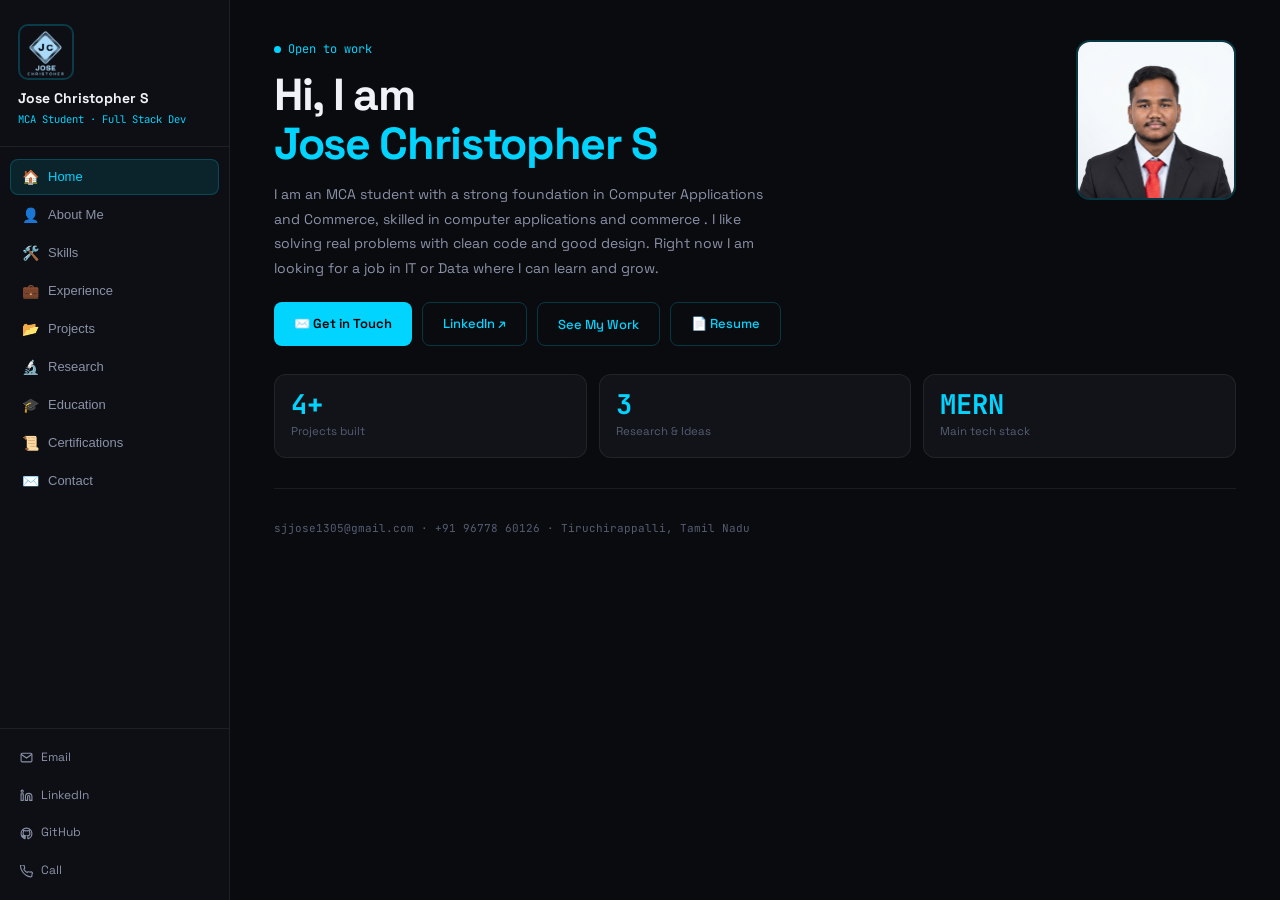
==== index.html @ ae5604ff "Add files via upload" ====
<!DOCTYPE html>
<html lang="en">
<head>
<meta charset="UTF-8">
<meta name="viewport" content="width=device-width, initial-scale=1.0">
<title>Jose Christopher S — Portfolio</title>
<link href="https://fonts.googleapis.com/css2?family=Space+Grotesk:wght@300;400;500;600;700&family=JetBrains+Mono:wght@400;500&display=swap" rel="stylesheet">
<style>
:root {
  --bg: #0a0b0f;
  --sidebar-bg: #0d0f14;
  --card-bg: #111318;
  --card-bg2: #16191f;
  --accent: #00d4ff;
  --accent2: #7c5cfc;
  --text: #f0f2f8;
  --text2: #8b92a8;
  --text3: #555d73;
  --border: rgba(255,255,255,0.07);
  --border-a: rgba(0,212,255,0.22);
  --sidebar-w: 230px;
  --topbar-h: 56px;
}

*, *::before, *::after { box-sizing: border-box; margin: 0; padding: 0; }
html { height: 100%; }

body {
  background: var(--bg);
  color: var(--text);
  font-family: 'Space Grotesk', sans-serif;
  font-size: 15px;
  line-height: 1.65;
  min-height: 100%;
}

/* ══════════════════════════════
   DESKTOP LAYOUT
══════════════════════════════ */
#sidebar {
  position: fixed;
  left: 0; top: 0; bottom: 0;
  width: var(--sidebar-w);
  background: var(--sidebar-bg);
  border-right: 1px solid var(--border);
  display: flex;
  flex-direction: column;
  z-index: 100;
  overflow-y: auto;
}

.sidebar-top {
  padding: 24px 18px 18px;
  border-bottom: 1px solid var(--border);
}

.sidebar-photo {
  width: 56px; height: 56px;
  border-radius: 10px;
  object-fit: cover;
  object-position: center top;
  border: 2px solid var(--border-a);
  display: block;
  margin-bottom: 10px;
}

.sidebar-name {
  font-size: 14px;
  font-weight: 700;
  color: var(--text);
  line-height: 1.25;
}

.sidebar-role {
  font-size: 10.5px;
  color: var(--accent);
  font-family: 'JetBrains Mono', monospace;
  margin-top: 3px;
}

.sidebar-nav {
  flex: 1;
  padding: 12px 10px;
  display: flex;
  flex-direction: column;
  gap: 2px;
}

.nav-item {
  display: flex;
  align-items: center;
  gap: 9px;
  padding: 9px 10px;
  border-radius: 8px;
  cursor: pointer;
  color: var(--text2);
  font-size: 13px;
  font-weight: 500;
  transition: background 0.15s, color 0.15s;
  border: 1px solid transparent;
  background: none;
  width: 100%;
  text-align: left;
}

.nav-item:hover { background: rgba(0,212,255,0.06); color: var(--text); }
.nav-item.active { background: rgba(0,212,255,0.1); border-color: var(--border-a); color: var(--accent); }
.nav-icon { font-size: 14px; width: 18px; text-align: center; }

.sidebar-bottom {
  padding: 12px 10px;
  border-top: 1px solid var(--border);
  display: flex;
  flex-direction: column;
  gap: 4px;
}

.sb-link {
  display: flex;
  align-items: center;
  gap: 8px;
  padding: 7px 10px;
  border-radius: 8px;
  font-size: 12px;
  color: var(--text2);
  text-decoration: none;
  transition: color 0.15s, background 0.15s;
}
.sb-link:hover { color: var(--accent); background: rgba(0,212,255,0.06); }
.sb-link svg { width: 13px; height: 13px; flex-shrink: 0; stroke: currentColor; fill: none; stroke-width: 2; }

/* Main content area — desktop */
#main {
  margin-left: var(--sidebar-w);
  min-height: 100vh;
  position: relative;
}

/* ══════════════════════════════
   MOBILE TOP BAR (hidden on desktop)
══════════════════════════════ */
#topbar {
  display: none;
}

/* ══════════════════════════════
   MOBILE BOTTOM NAV (hidden on desktop)
══════════════════════════════ */
#bottomnav {
  display: none;
}

/* ══════════════════════════════
   PAGES
══════════════════════════════ */
.page {
  display: none;
  padding: 40px 44px;
  animation: fadein 0.22s ease;
}
.page.active { display: block; }

@keyframes fadein {
  from { opacity: 0; transform: translateY(6px); }
  to   { opacity: 1; transform: translateY(0); }
}

/* ══════════════════════════════
   SHARED COMPONENTS
══════════════════════════════ */
.page-tag {
  font-family: 'JetBrains Mono', monospace;
  font-size: 11px;
  color: var(--accent);
  letter-spacing: 0.13em;
  text-transform: uppercase;
  margin-bottom: 5px;
}

.page-title {
  font-size: 1.9rem;
  font-weight: 700;
  letter-spacing: -0.02em;
  line-height: 1.15;
  margin-bottom: 26px;
}
.page-title span { color: var(--accent); }

.divider { height: 1px; background: var(--border); margin: 30px 0; }

.page-footer {
  font-family: 'JetBrains Mono', monospace;
  font-size: 11px;
  color: var(--text3);
}

/* ── HOME ── */
.home-hero {
  display: grid;
  grid-template-columns: 1fr auto;
  gap: 2.5rem;
  align-items: start;
  margin-bottom: 28px;
}

.home-greeting {
  font-family: 'JetBrains Mono', monospace;
  font-size: 12px;
  color: var(--accent);
  margin-bottom: 10px;
  display: flex;
  align-items: center;
  gap: 7px;
}

.dot {
  width: 7px; height: 7px;
  border-radius: 50%;
  background: var(--accent);
  display: inline-block;
  animation: blink 1.5s ease infinite;
}
@keyframes blink { 0%,100%{opacity:1} 50%{opacity:0.2} }

.home-name {
  font-size: clamp(1.8rem, 3.5vw, 3rem);
  font-weight: 700;
  letter-spacing: -0.03em;
  line-height: 1.1;
  margin-bottom: 14px;
}
.home-name span { color: var(--accent); }

.home-desc {
  color: var(--text2);
  font-size: 14px;
  line-height: 1.75;
  max-width: 500px;
  margin-bottom: 22px;
}

.home-pic {
  width: 160px; height: 160px;
  max-width: 160px; max-height: 160px;
  border-radius: 14px;
  object-fit: cover;
  object-position: center top;
  border: 2px solid var(--border-a);
  flex-shrink: 0;
  display: block;
}

.home-cta { display: flex; gap: 10px; flex-wrap: wrap; }

.btn-p {
  display: inline-flex; align-items: center; gap: 7px;
  background: var(--accent); color: #000;
  padding: 10px 20px; border-radius: 8px;
  font-weight: 600; font-size: 13px;
  text-decoration: none; border: none; cursor: pointer;
  transition: opacity 0.2s, transform 0.15s;
  font-family: 'Space Grotesk', sans-serif;
}
.btn-p:hover { opacity: 0.85; transform: translateY(-1px); }

.btn-o {
  display: inline-flex; align-items: center; gap: 7px;
  border: 1px solid var(--border-a); color: var(--accent);
  padding: 10px 20px; border-radius: 8px;
  font-weight: 500; font-size: 13px;
  text-decoration: none; background: none; cursor: pointer;
  transition: background 0.2s;
  font-family: 'Space Grotesk', sans-serif;
}
.btn-o:hover { background: rgba(0,212,255,0.08); }

.quick-stats {
  display: grid;
  grid-template-columns: repeat(3, 1fr);
  gap: 12px;
  margin-bottom: 28px;
}
.stat-box {
  background: var(--card-bg);
  border: 1px solid var(--border);
  border-radius: 12px;
  padding: 16px;
}
.stat-num { font-size: 1.7rem; font-weight: 700; color: var(--accent); font-family: 'JetBrains Mono', monospace; line-height: 1; }
.stat-lbl { font-size: 11.5px; color: var(--text3); margin-top: 4px; }

/* ── ABOUT ── */
.about-body { color: var(--text2); line-height: 1.8; font-size: 14px; }
.about-body p { margin-bottom: 14px; }
.tag {
  display: inline-block;
  background: rgba(0,212,255,0.08);
  border: 1px solid var(--border-a);
  color: var(--accent);
  border-radius: 6px;
  padding: 3px 11px;
  font-size: 12px;
  margin: 3px;
}

/* ── SKILLS ── */
.skills-grid {
  display: grid;
  grid-template-columns: repeat(auto-fit, minmax(200px, 1fr));
  gap: 13px;
}
.skill-card {
  background: var(--card-bg);
  border: 1px solid var(--border);
  border-radius: 12px;
  padding: 16px;
}
.skill-label {
  font-size: 10.5px;
  font-family: 'JetBrains Mono', monospace;
  color: var(--accent);
  letter-spacing: 0.1em;
  text-transform: uppercase;
  margin-bottom: 10px;
}
.pill {
  display: inline-block;
  background: var(--card-bg2);
  border: 1px solid var(--border);
  color: var(--text2);
  border-radius: 6px;
  padding: 3px 10px;
  font-size: 12px;
  margin: 3px 3px 0 0;
}

/* ── EXPERIENCE ── */
.timeline { position: relative; padding-left: 24px; }
.timeline::before {
  content: '';
  position: absolute; left: 0; top: 8px; bottom: 0;
  width: 1px;
  background: linear-gradient(to bottom, var(--accent), transparent);
}
.tl-item { position: relative; margin-bottom: 34px; }
.tl-item::before {
  content: '';
  position: absolute; left: -24px; top: 7px;
  width: 8px; height: 8px;
  border-radius: 50%;
  background: var(--accent);
  box-shadow: 0 0 0 3px rgba(0,212,255,0.15);
}
.tl-row { display: flex; align-items: flex-start; justify-content: space-between; flex-wrap: wrap; gap: 6px; margin-bottom: 3px; }
.tl-role { font-weight: 600; font-size: 0.95rem; }
.tl-date {
  font-family: 'JetBrains Mono', monospace; font-size: 11px;
  color: var(--accent); background: rgba(0,212,255,0.08);
  border: 1px solid var(--border-a); border-radius: 100px; padding: 2px 11px;
}
.tl-company { color: var(--text2); font-size: 13px; margin-bottom: 4px; }
.tl-stack { font-family: 'JetBrains Mono', monospace; font-size: 11px; color: var(--text3); margin-bottom: 9px; }
.tl-list { list-style: none; }
.tl-list li { color: var(--text2); font-size: 13.5px; padding: 4px 0 4px 18px; position: relative; }
.tl-list li::before { content: '→'; position: absolute; left: 0; color: var(--accent); font-size: 11px; }

/* ── PROJECTS ── */
.proj-grid {
  display: grid;
  grid-template-columns: repeat(auto-fit, minmax(240px, 1fr));
  gap: 14px;
}
.proj-card {
  background: var(--card-bg);
  border: 1px solid var(--border);
  border-radius: 13px;
  padding: 18px;
  position: relative; overflow: hidden;
  transition: border-color 0.2s, transform 0.2s;
}
.proj-card::before {
  content: '';
  position: absolute; top: 0; left: 0; right: 0; height: 2px;
  background: linear-gradient(90deg, var(--accent), var(--accent2));
  opacity: 0; transition: opacity 0.2s;
}
.proj-card:hover { border-color: var(--border-a); transform: translateY(-3px); }
.proj-card:hover::before { opacity: 1; }
.proj-icon { font-size: 1.3rem; margin-bottom: 7px; }
.proj-name { font-weight: 600; font-size: 0.9rem; margin-bottom: 3px; }
.proj-stack { font-family: 'JetBrains Mono', monospace; font-size: 10.5px; color: var(--accent); margin-bottom: 7px; }
.proj-desc { color: var(--text2); font-size: 13px; line-height: 1.6; }

/* ── RESEARCH ── */
.research-list { display: flex; flex-direction: column; gap: 11px; }
.research-card {
  background: var(--card-bg);
  border: 1px solid var(--border);
  border-left: 3px solid var(--accent2);
  border-radius: 10px;
  padding: 15px 18px;
  display: flex; gap: 16px; align-items: flex-start;
}
.r-year { font-family: 'JetBrains Mono', monospace; font-size: 11px; color: var(--accent2); min-width: 52px; margin-top: 2px; }
.r-title { font-weight: 600; font-size: 0.88rem; margin-bottom: 3px; }
.r-sub { font-size: 11px; color: var(--text3); margin-left: 5px; font-weight: 400; }
.r-desc { color: var(--text2); font-size: 13px; line-height: 1.6; }

/* ── EDUCATION ── */
.edu-grid { display: grid; grid-template-columns: repeat(auto-fit, minmax(240px, 1fr)); gap: 14px; }
.edu-card {
  background: var(--card-bg);
  border: 1px solid var(--border);
  border-radius: 13px;
  padding: 20px;
  position: relative; overflow: hidden;
  transition: border-color 0.2s, transform 0.2s;
}
a.edu-card { cursor: pointer; }
a.edu-card:hover { border-color: var(--border-a); transform: translateY(-2px); }
.edu-card::after {
  content: '';
  position: absolute; bottom: 0; left: 0; right: 0; height: 2px;
  background: linear-gradient(90deg, var(--accent), var(--accent2));
}
.edu-deg { font-weight: 600; font-size: 0.9rem; margin-bottom: 4px; }
.edu-col { color: var(--text2); font-size: 13px; margin-bottom: 10px; }
.edu-yr {
  font-family: 'JetBrains Mono', monospace; font-size: 11px;
  color: var(--accent); background: rgba(0,212,255,0.08);
  border: 1px solid var(--border-a); border-radius: 100px;
  padding: 2px 11px; display: inline-block;
}

/* ── CERT ── */
.cert-item {
  display: flex; align-items: center; gap: 14px;
  background: var(--card-bg);
  border: 1px solid var(--border);
  border-radius: 12px;
  padding: 18px 20px;
  max-width: 400px;
}
.cert-icon { font-size: 1.4rem; }
.cert-name { font-weight: 600; font-size: 14px; }
.cert-issuer { font-size: 12px; color: var(--text3); margin-top: 2px; }

/* ── CONTACT ── */
.contact-intro { color: var(--text2); font-size: 14px; line-height: 1.8; max-width: 500px; margin-bottom: 24px; }
.contact-cards { display: flex; flex-direction: column; gap: 11px; max-width: 420px; }
.contact-card {
  display: flex; align-items: center; gap: 14px;
  background: var(--card-bg);
  border: 1px solid var(--border);
  border-radius: 12px;
  padding: 15px 18px;
  text-decoration: none;
  color: var(--text);
  transition: border-color 0.2s, background 0.2s;
}
.contact-card:hover { border-color: var(--border-a); background: rgba(0,212,255,0.04); }
.contact-card-icon {
  width: 36px; height: 36px;
  background: rgba(0,212,255,0.1);
  border: 1px solid var(--border-a);
  border-radius: 8px;
  display: flex; align-items: center; justify-content: center;
  flex-shrink: 0;
}
.contact-card-icon svg { width: 16px; height: 16px; stroke: var(--accent); fill: none; stroke-width: 2; }
.contact-card-label { font-size: 11px; color: var(--text3); margin-bottom: 2px; }
.contact-card-val { font-size: 13.5px; font-weight: 500; }

/* ══════════════════════════════
   RESPONSIVE — TABLET (≤900px): sidebar collapses to icons
══════════════════════════════ */
@media (max-width: 900px) and (min-width: 601px) {
  :root { --sidebar-w: 64px; }

  .sidebar-top { padding: 16px 10px; display: flex; flex-direction: column; align-items: center; }
  .sidebar-photo { width: 40px; height: 40px; margin-bottom: 0; }
  .sidebar-name, .sidebar-role { display: none; }

  .nav-item { justify-content: center; padding: 10px; }
  .nav-item span:not(.nav-icon) { display: none; }
  .nav-icon { width: auto; font-size: 18px; }

  .sb-link { justify-content: center; padding: 8px; }
  .sb-link span { display: none; }
  .sb-link svg { width: 16px; height: 16px; }

  .page { padding: 30px 28px; }
  .home-hero { grid-template-columns: 1fr; gap: 1.5rem; }
  .home-pic { width: 120px; height: 120px; }
  .quick-stats { grid-template-columns: repeat(3, 1fr); }
}

/* ══════════════════════════════
   RESPONSIVE — MOBILE (≤600px): sidebar hidden, top bar + bottom nav shown
══════════════════════════════ */
@media (max-width: 600px) {
  /* hide desktop sidebar */
  #sidebar { display: none; }

  /* main takes full width, add padding for top+bottom bars */
  #main {
    margin-left: 0;
    padding-top: var(--topbar-h);
    padding-bottom: 72px;
  }

  /* TOP BAR */
  #topbar {
    display: flex;
    position: fixed;
    top: 0; left: 0; right: 0;
    height: var(--topbar-h);
    background: var(--sidebar-bg);
    border-bottom: 1px solid var(--border);
    align-items: center;
    padding: 0 16px;
    gap: 12px;
    z-index: 200;
  }
  .topbar-photo {
    width: 34px; height: 34px;
    border-radius: 7px;
    object-fit: cover;
    object-position: center top;
    border: 1.5px solid var(--border-a);
    flex-shrink: 0;
  }
  .topbar-name {
    font-size: 13.5px;
    font-weight: 700;
    flex: 1;
  }
  .topbar-links {
    display: flex;
    gap: 8px;
  }
  .topbar-icon-link {
    display: flex; align-items: center; justify-content: center;
    width: 32px; height: 32px;
    border-radius: 7px;
    border: 1px solid var(--border);
    color: var(--text2);
    text-decoration: none;
    transition: color 0.15s, border-color 0.15s;
  }
  .topbar-icon-link:hover { color: var(--accent); border-color: var(--border-a); }
  .topbar-icon-link svg { width: 15px; height: 15px; stroke: currentColor; fill: none; stroke-width: 2; }

  /* BOTTOM NAV */
  #bottomnav {
    display: flex;
    position: fixed;
    bottom: 0; left: 0; right: 0;
    height: 60px;
    background: var(--sidebar-bg);
    border-top: 1px solid var(--border);
    z-index: 200;
    overflow-x: auto;
    -webkit-overflow-scrolling: touch;
    scrollbar-width: none;
  }
  #bottomnav::-webkit-scrollbar { display: none; }

  .bnav-item {
    display: flex;
    flex-direction: column;
    align-items: center;
    justify-content: center;
    gap: 3px;
    min-width: 60px;
    flex: 1;
    padding: 6px 4px;
    background: none;
    border: none;
    cursor: pointer;
    color: var(--text3);
    font-size: 9.5px;
    font-family: 'Space Grotesk', sans-serif;
    font-weight: 500;
    transition: color 0.15s;
    white-space: nowrap;
  }
  .bnav-item.active { color: var(--accent); }
  .bnav-item .bi { font-size: 18px; line-height: 1; }

  /* PAGE on mobile */
  .page { padding: 20px 16px 16px; }

  .page-title { font-size: 1.5rem; margin-bottom: 20px; }

  /* Home hero stacks vertically on mobile */
  .home-hero {
    grid-template-columns: 1fr;
    gap: 0;
    margin-bottom: 20px;
  }
  .home-pic { width: 90px; height: 90px; margin-bottom: 14px; }
  .home-name { font-size: 1.7rem; }
  .quick-stats { grid-template-columns: 1fr 1fr; gap: 10px; }
  .quick-stats .stat-box:last-child { grid-column: span 2; }

  /* research card flex direction on mobile */
  .research-card { flex-direction: column; gap: 6px; }
  .r-year { min-width: unset; }

  /* contact cards full width */
  .contact-cards { max-width: 100%; }
  .cert-item { max-width: 100%; }
}
</style>
</head>
<body>

<!-- ══ MOBILE TOP BAR (shown only on phones) ══ -->
<div id="topbar">
<img
  class="topbar-photo"
  src="JC logo.png"
  alt="JC Logo"
/>
  <div class="topbar-name">Jose Christopher S</div>
  <div class="topbar-links">
    <a href="mailto:sjjose1305@gmail.com" class="topbar-icon-link" title="Email">
      <svg viewBox="0 0 24 24"><path d="M4 4h16c1.1 0 2 .9 2 2v12c0 1.1-.9 2-2 2H4c-1.1 0-2-.9-2-2V6c0-1.1.9-2 2-2z"/><polyline points="22,6 12,13 2,6"/></svg>
    </a>
    <a href="https://www.linkedin.com/in/jose-christopher1305/" target="_blank" class="topbar-icon-link" title="LinkedIn">
      <svg viewBox="0 0 24 24"><path d="M16 8a6 6 0 016 6v7h-4v-7a2 2 0 00-2-2 2 2 0 00-2 2v7h-4v-7a6 6 0 016-6z"/><rect x="2" y="9" width="4" height="12"/><circle cx="4" cy="4" r="2"/></svg>
    </a>
    <a href="https://github.com/jose-christopher" target="_blank" class="topbar-icon-link" title="GitHub">
      <svg viewBox="0 0 24 24" fill="currentColor"><path d="M12 2C6.477 2 2 6.477 2 12c0 4.418 2.865 8.166 6.839 9.489.5.092.682-.217.682-.482 0-.237-.009-.868-.013-1.703-2.782.605-3.369-1.342-3.369-1.342-.454-1.155-1.11-1.463-1.11-1.463-.908-.62.069-.608.069-.608 1.003.07 1.531 1.031 1.531 1.031.892 1.529 2.341 1.088 2.91.832.092-.647.35-1.088.636-1.338-2.22-.253-4.555-1.113-4.555-4.951 0-1.093.39-1.988 1.029-2.688-.103-.253-.446-1.272.098-2.65 0 0 .84-.27 2.75 1.026A9.564 9.564 0 0112 6.844a9.59 9.59 0 012.504.337c1.909-1.296 2.747-1.026 2.747-1.026.546 1.378.203 2.397.1 2.65.64.7 1.028 1.595 1.028 2.688 0 3.848-2.338 4.695-4.566 4.942.359.309.678.919.678 1.852 0 1.336-.012 2.415-.012 2.743 0 .267.18.578.688.48C19.138 20.163 22 16.418 22 12c0-5.523-4.477-10-10-10z"/></svg>
    </a>
    <a href="tel:+919677860126" class="topbar-icon-link" title="Call">
      <svg viewBox="0 0 24 24"><path d="M22 16.92v3a2 2 0 01-2.18 2 19.79 19.79 0 01-8.63-3.07A19.5 19.5 0 013.07 9.82 19.79 19.79 0 01.83 1.18 2 2 0 012.82 0h3a2 2 0 012 1.72c.127.96.361 1.903.7 2.81a2 2 0 01-.45 2.11L7.09 7.91a16 16 0 006 6l.98-.98a2 2 0 012.11-.45c.907.339 1.85.573 2.81.7A2 2 0 0122 16.92z"/></svg>
    </a>
  </div>
</div>

<!-- ══ DESKTOP / TABLET SIDEBAR ══ -->
<aside id="sidebar">
  <div class="sidebar-top">
<img
  class="sidebar-photo"
  src="JC logo.png"
  alt="JC Logo"
/>   
    <div>
      <div class="sidebar-name">Jose Christopher S</div>
      <div class="sidebar-role">MCA Student · Full Stack Dev</div>
    </div>
  </div>
  <nav class="sidebar-nav">
    <button class="nav-item active" onclick="goTo('home')"><span class="nav-icon">🏠</span><span>Home</span></button>
    <button class="nav-item" onclick="goTo('about')"><span class="nav-icon">👤</span><span>About Me</span></button>
    <button class="nav-item" onclick="goTo('skills')"><span class="nav-icon">🛠️</span><span>Skills</span></button>
    <button class="nav-item" onclick="goTo('experience')"><span class="nav-icon">💼</span><span>Experience</span></button>
    <button class="nav-item" onclick="goTo('projects')"><span class="nav-icon">📂</span><span>Projects</span></button>
    <button class="nav-item" onclick="goTo('research')"><span class="nav-icon">🔬</span><span>Research</span></button>
    <button class="nav-item" onclick="goTo('education')"><span class="nav-icon">🎓</span><span>Education</span></button>
    <button class="nav-item" onclick="goTo('certifications')"><span class="nav-icon">📜</span><span>Certifications</span></button>
    <button class="nav-item" onclick="goTo('contact')"><span class="nav-icon">✉️</span><span>Contact</span></button>
  </nav>
  <div class="sidebar-bottom">
    <a href="mailto:sjjose1305@gmail.com" class="sb-link">
      <svg viewBox="0 0 24 24"><path d="M4 4h16c1.1 0 2 .9 2 2v12c0 1.1-.9 2-2 2H4c-1.1 0-2-.9-2-2V6c0-1.1.9-2 2-2z"/><polyline points="22,6 12,13 2,6"/></svg>
      <span>Email</span>
    </a>
    <a href="https://www.linkedin.com/in/jose-christopher1305/" target="_blank" class="sb-link">
      <svg viewBox="0 0 24 24"><path d="M16 8a6 6 0 016 6v7h-4v-7a2 2 0 00-2-2 2 2 0 00-2 2v7h-4v-7a6 6 0 016-6z"/><rect x="2" y="9" width="4" height="12"/><circle cx="4" cy="4" r="2"/></svg>
      <span>LinkedIn</span>
    </a>
    <a href="https://github.com/jose-christopher" target="_blank" class="sb-link">
      <svg viewBox="0 0 24 24" fill="currentColor" style="width:13px;height:13px;flex-shrink:0;"><path d="M12 2C6.477 2 2 6.477 2 12c0 4.418 2.865 8.166 6.839 9.489.5.092.682-.217.682-.482 0-.237-.009-.868-.013-1.703-2.782.605-3.369-1.342-3.369-1.342-.454-1.155-1.11-1.463-1.11-1.463-.908-.62.069-.608.069-.608 1.003.07 1.531 1.031 1.531 1.031.892 1.529 2.341 1.088 2.91.832.092-.647.35-1.088.636-1.338-2.22-.253-4.555-1.113-4.555-4.951 0-1.093.39-1.988 1.029-2.688-.103-.253-.446-1.272.098-2.65 0 0 .84-.27 2.75 1.026A9.564 9.564 0 0112 6.844a9.59 9.59 0 012.504.337c1.909-1.296 2.747-1.026 2.747-1.026.546 1.378.203 2.397.1 2.65.64.7 1.028 1.595 1.028 2.688 0 3.848-2.338 4.695-4.566 4.942.359.309.678.919.678 1.852 0 1.336-.012 2.415-.012 2.743 0 .267.18.578.688.48C19.138 20.163 22 16.418 22 12c0-5.523-4.477-10-10-10z"/></svg>
      <span>GitHub</span>
    </a>
    <a href="tel:+919677860126" class="sb-link">
      <svg viewBox="0 0 24 24"><path d="M22 16.92v3a2 2 0 01-2.18 2 19.79 19.79 0 01-8.63-3.07A19.5 19.5 0 013.07 9.82 19.79 19.79 0 01.83 1.18 2 2 0 012.82 0h3a2 2 0 012 1.72c.127.96.361 1.903.7 2.81a2 2 0 01-.45 2.11L7.09 7.91a16 16 0 006 6l.98-.98a2 2 0 012.11-.45c.907.339 1.85.573 2.81.7A2 2 0 0122 16.92z"/></svg>
      <span>Call</span>
    </a>
  </div>
</aside>

<!-- ══ MAIN CONTENT ══ -->
<main id="main">

  <!-- HOME -->
  <div class="page active" id="page-home">
    <div class="home-hero">
      <div>
        <div class="home-greeting"><span class="dot"></span> Open to work</div>
        <h1 class="home-name">Hi, I am<br><span>Jose Christopher S</span></h1>
        <p class="home-desc">I am an MCA student with a strong foundation in Computer Applications and Commerce, skilled in computer applications and commerce . I like solving real problems with clean code and good design. Right now I am looking for a job in IT or Data where I can learn and grow.</p>
        <div class="home-cta">
          <a class="btn-p" href="mailto:sjjose1305@gmail.com">✉️ Get in Touch</a>
          <a class="btn-o" href="https://www.linkedin.com/in/jose-christopher1305/" target="_blank">LinkedIn ↗</a>
          <button class="btn-o" onclick="goTo('projects')">See My Work</button>
          <a class="btn-o" href="Resume.pdf" download="Jose_Christopher_Resume.pdf">📄 Resume</a>
        </div>
      </div>
<img
  class="home-pic"
  src="jose.jpg.jpeg"
  alt="Jose Christopher"
/>
    </div>
    <div class="quick-stats">
      <div class="stat-box"><div class="stat-num">4+</div><div class="stat-lbl">Projects built</div></div>
      <div class="stat-box"><div class="stat-num">3</div><div class="stat-lbl">Research &amp; Ideas</div></div>
      <div class="stat-box"><div class="stat-num">MERN</div><div class="stat-lbl">Main tech stack</div></div>
    </div>
    <div class="divider"></div>
    <div class="page-footer">sjjose1305@gmail.com · +91 96778 60126 · Tiruchirappalli, Tamil Nadu</div>
  </div>

  <!-- ABOUT -->
  <div class="page" id="page-about">
    <div class="page-tag">// about me</div>
    <h2 class="page-title">A little about <span>myself</span></h2>
    <div class="about-body">
      <p>⚫ Hi, I’m Jose Christopher — an MCA student with a background in B.Com Computer Applications. I’m passionate about technology, design, and building digital experiences that solve real problems.</p>
<p>⚫ I enjoy working on web development, UI/UX design, and creative projects that combine both technical and business thinking. I’m currently learning and building projects using HTML, CSS, JavaScript, and modern development tools while improving my skills in Full Stack Development and Data-related fields.</p>
<p>⚫ Apart from academics, I’ve actively participated in organizing and managing college events. I have hosted multiple college and department programs as a Master of Ceremony and also served in hospitality teams, which helped me improve my communication, leadership, teamwork, and event management skills.</p>
<p>⚫ I love creating clean, user-friendly, and visually attractive interfaces. My goal is to start my career in the IT industry where I can learn continuously, contribute to impactful projects, and grow as a developer and designer.</p>
      <p>⚫ Right now I am working as a Full Stack Developer Intern building a real web app to help colleges manage assets — using React, Node, and MongoDB. I enjoy finding smart ways to solve everyday problems and my goal is to get a job in IT or Data where I can do meaningful work and keep growing.</p>
      <div style="margin-top:20px;">
        <p style="font-size:11px;color:var(--text3);margin-bottom:6px;font-family:JetBrains Mono,monospace;letter-spacing:0.1em;">LANGUAGES I SPEAK</p>
        <span class="tag">Tamil — My first language</span>
        <span class="tag">English — Work level</span>
      </div>
    </div>
    <div class="divider"></div>
    <div class="page-footer">Jose Christopher S · About</div>
  </div>

  <!-- SKILLS -->
  <div class="page" id="page-skills">
    <div class="page-tag">// skills</div>
    <h2 class="page-title">What I know how to <span>do</span></h2>
    <div class="skills-grid">
      <div class="skill-card">
        <div class="skill-label">Coding Languages</div>
        <span class="pill">Python</span><span class="pill">C</span><span class="pill">C++</span><span class="pill">R</span>
      </div>
      <div class="skill-card">
        <div class="skill-label">Web &amp; App Building</div>
        <span class="pill">HTML</span><span class="pill">CSS</span><span class="pill">JavaScript</span><span class="pill">Flutter</span>
      </div>
      <div class="skill-card">
        <div class="skill-label">Databases</div>
        <span class="pill">SQL</span><span class="pill">MongoDB</span><span class="pill">DBMS</span>
      </div>
      <div class="skill-card">
        <div class="skill-label">Tools &amp; Software</div>
        <span class="pill">Git</span><span class="pill">VS Code</span><span class="pill">Tally Prime</span><span class="pill">MS Excel</span>
      </div>
      <div class="skill-card">
        <div class="skill-label">Design Tools</div>
        <span class="pill">Figma</span><span class="pill">Canva</span><span class="pill">Photoshop</span>
      </div>
    </div>
    <div class="divider"></div>
    <div class="page-footer">Jose Christopher S · Skills</div>
  </div>

  <!-- EXPERIENCE -->
  <div class="page" id="page-experience">
    <div class="page-tag">// work experience</div>
    <h2 class="page-title">Where I have <span>worked</span></h2>
    <div class="timeline">
      <div class="tl-item">
        <div class="tl-row">
          <div class="tl-role">Full Stack Developer Intern</div>
          <div class="tl-date">May 2026</div>
        </div>
        <div class="tl-company">Frontier Wox Tech Pvt. Ltd.</div>
        <div class="tl-stack">React.js · Node.js · Express.js · MongoDB · JWT</div>
        <ul class="tl-list">
          <li>Built a web app to help colleges track their assets digitally instead of using paper. Different users like Admin, HOD, Lab In-charge, and Staff each have their own access and view.</li>
          <li>Created the back-end APIs with Node.js and Express.js and added login security using JWT. Also built a system where users can request assets and get them approved step by step.</li>
          <li>Built separate dashboards for each type of user and a reports section. Hosted the front end on Vercel and the back end on Render with MongoDB storing all the data.</li>
        </ul>
      </div>
      <div class="tl-item">
        <div class="tl-row">
          <div class="tl-role">Assistant Merchandiser</div>
          <div class="tl-date">May 2024</div>
        </div>
        <div class="tl-company">BAAS Exports, Tiruppur</div>
        <ul class="tl-list">
          <li>Helped coordinate export orders and production schedules so that goods reached buyers on time.</li>
          <li>Kept in touch with buyers and made sure the quality and delivery of all products met their requirements.</li>
        </ul>
      </div>
    </div>
    <div class="divider"></div>
    <div class="page-footer">Jose Christopher S · Experience</div>
  </div>

  <!-- PROJECTS -->
  <div class="page" id="page-projects">
    <div class="page-tag">// projects</div>
    <h2 class="page-title">Things I have <span>built</span></h2>
    <div class="proj-grid">
      <a class="proj-card" href="https://jose-christopher.github.io/portfolio/" target="_blank" style="text-decoration:none;color:inherit;display:block;">
        <div class="proj-icon">🌐</div>
        <div class="proj-name">Personal Portfolio Website</div>
        <div class="proj-stack">HTML · CSS</div>
        <div class="proj-desc">A simple website to show my work, skills, and certificates. Made it work properly on mobile and desktop screens.</div>
        <div class="edu-yr" style="margin-top:8px;">Visit ↗</div>
      </a>
     <a class="proj-card" href="https://skycast-orpin.vercel.app/" target="_blank" style="text-decoration:none;color:inherit;display:block;">
        <div class="proj-icon">🌤️</div>
        <div class="proj-name">Weather App</div>
        <div class="proj-stack">Flutter · Firebase</div>
        <div class="proj-desc">A mobile and web app that shows current weather for any city you search. Shows temperature, humidity, and weather conditions with a clean look.</div>
        <div class="edu-yr" style="margin-top:8px;">Try it Live ↗</div>
      </a>
      <div class="proj-card">
        <div class="proj-icon">🕐</div>
        <div class="proj-name">Clock App</div>
        <div class="proj-stack">Python · Flutter</div>
        <div class="proj-desc">A simple app that shows the current time live. Built this to practice how to update things on screen automatically.</div>
      </div>
      <div class="proj-card">
        <div class="proj-icon">❤️</div>
        <div class="proj-name">Interactive Valentine Website</div>
        <div class="proj-stack">HTML · CSS · JavaScript</div>
        <div class="proj-desc">A fun themed web page with moving animations. Built using basic JavaScript to control what happens when you click or hover.</div>
      </div>
    </div>
    <div class="divider"></div>
    <div class="page-footer">Jose Christopher S · Projects</div>
  </div>

  <!-- RESEARCH -->
  <div class="page" id="page-research">
    <div class="page-tag">// research &amp; innovation</div>
    <h2 class="page-title">Study and <span>ideas</span></h2>
    <div class="research-list">
      <div class="research-card">
        <div class="r-year">2025–26</div>
        <div>
          <div class="r-title">AI in Recruitment — Research Paper <span class="r-sub">Team of 5</span></div>
          <div class="r-desc">Looked into how AI is being used in hiring — from sorting applications to helping companies pick better candidates with less bias.</div>
        </div>
      </div>
      <div class="research-card">
        <div class="r-year">2024–25</div>
        <div>
          <div class="r-title">Impacts of Digital Payment — Research Paper <span class="r-sub">Individual</span></div>
          <div class="r-desc">Studied how digital payments like UPI and mobile wallets have changed how people and businesses handle money in India.</div>
        </div>
      </div>
      <div class="research-card">
        <div class="r-year">2026</div>
        <div>
          <div class="r-title">R-CUBED — Business Idea <span class="r-sub">Team of 5</span></div>
          <div class="r-desc">Came up with a business plan around reducing waste — focused on reduce, reuse, and recycle. Presented this idea at a college event.</div>
        </div>
      </div>
    </div>
    <div class="divider"></div>
    <div class="page-footer">Jose Christopher S · Research</div>
  </div>

  <!-- EDUCATION -->
  <div class="page" id="page-education">
    <div class="page-tag">// education</div>
    <h2 class="page-title">Where I <span>studied</span></h2>
    <div class="edu-grid">
      <a class="edu-card" href="https://www.sjctni.edu/" target="_blank" style="text-decoration:none;color:inherit;display:block;">
        <div class="edu-deg">Master of Computer Applications (MCA)</div>
        <div class="edu-col">St. Joseph's College, Tiruchirappalli</div>
        <div class="edu-yr">2025 — Currently studying</div>
        <div class="edu-yr" style="margin-top:8px;">Visit ↗</div>
      </a>
      <a class="edu-card" href="https://www.sjctni.edu/" target="_blank" style="text-decoration:none;color:inherit;display:block;">
        <div class="edu-deg">B.Com — Computer Applications</div>
        <div class="edu-col">St. Joseph's College, Tiruchirappalli</div>
        <div class="edu-yr">2022 — 2025</div>
        <div class="edu-yr" style="margin-top:8px;">Visit ↗</div>
        </a>
      <a class="edu-card" href="https://www.infantjesustiruppur.com/" target="_blank" style="text-decoration:none;color:inherit;display:block;">
        <div class="edu-deg">HSC</div>
        <div class="edu-col">Infant Jesus Matric Hr Sec School</div>
        <div class="edu-yr">2021 — 2022</div>
        <div class="edu-yr" style="margin-top:8px;">Visit ↗</div>
        </a>
      <a class="edu-card" href="https://www.infantjesustiruppur.com/" target="_blank" style="text-decoration:none;color:inherit;display:block;">
        <div class="edu-deg">SSLC</div>
        <div class="edu-col">Infant Jesus Matric Hr Sec School</div>
        <div class="edu-yr">2019 — 2020</div>
        <div class="edu-yr" style="margin-top:8px;">Visit ↗</div>
      </a>
    </div>
    <div class="divider"></div>
    <div class="page-footer">Jose Christopher S · Education</div>
  </div>

  <!-- CERTIFICATIONS -->
  <div class="page" id="page-certifications">
    <div class="page-tag">// certifications</div>
    <h2 class="page-title">What I have <span>completed</span></h2>
    <div class="cert-item">
      <div class="cert-icon">📜</div>
      <div>
        <div class="cert-name">Database Management System</div>
        <div class="cert-issuer">SWAYAM NPTEL</div>
      </div>
    </div>
    <div class="divider"></div>
    <div class="page-footer">Jose Christopher S · Certifications</div>
  </div>

  <!-- CONTACT -->
  <div class="page" id="page-contact">
    <div class="page-tag">// contact</div>
    <h2 class="page-title">Let us <span>talk</span></h2>
    <p class="contact-intro">I am open to entry-level jobs in IT and Data. If you have a role that might be a good fit, or just want to say hi — feel free to reach out using any of the options below.</p>
    <div class="contact-cards">
      <a href="mailto:sjjose1305@gmail.com" class="contact-card">
        <div class="contact-card-icon">
          <svg viewBox="0 0 24 24"><path d="M4 4h16c1.1 0 2 .9 2 2v12c0 1.1-.9 2-2 2H4c-1.1 0-2-.9-2-2V6c0-1.1.9-2 2-2z"/><polyline points="22,6 12,13 2,6"/></svg>
        </div>
        <div>
          <div class="contact-card-label">Send me an email</div>
          <div class="contact-card-val">sjjose1305@gmail.com</div>
        </div>
      </a>
      <a href="https://www.linkedin.com/in/jose-christopher1305" target="_blank" class="contact-card">
        <div class="contact-card-icon">
          <svg viewBox="0 0 24 24"><path d="M16 8a6 6 0 016 6v7h-4v-7a2 2 0 00-2-2 2 2 0 00-2 2v7h-4v-7a6 6 0 016-6z"/><rect x="2" y="9" width="4" height="12"/><circle cx="4" cy="4" r="2"/></svg>
        </div>
        <div>
          <div class="contact-card-label">Connect on LinkedIn</div>
          <div class="contact-card-val">linkedin.com/in/jose-christopher1305</div>
        </div>
      </a>
      <a href="https://github.com/jose-christopher" target="_blank" class="contact-card">
        <div class="contact-card-icon">
          <svg viewBox="0 0 24 24" fill="var(--accent)" style="width:16px;height:16px;"><path d="M12 2C6.477 2 2 6.477 2 12c0 4.418 2.865 8.166 6.839 9.489.5.092.682-.217.682-.482 0-.237-.009-.868-.013-1.703-2.782.605-3.369-1.342-3.369-1.342-.454-1.155-1.11-1.463-1.11-1.463-.908-.62.069-.608.069-.608 1.003.07 1.531 1.031 1.531 1.031.892 1.529 2.341 1.088 2.91.832.092-.647.35-1.088.636-1.338-2.22-.253-4.555-1.113-4.555-4.951 0-1.093.39-1.988 1.029-2.688-.103-.253-.446-1.272.098-2.65 0 0 .84-.27 2.75 1.026A9.564 9.564 0 0112 6.844a9.59 9.59 0 012.504.337c1.909-1.296 2.747-1.026 2.747-1.026.546 1.378.203 2.397.1 2.65.64.7 1.028 1.595 1.028 2.688 0 3.848-2.338 4.695-4.566 4.942.359.309.678.919.678 1.852 0 1.336-.012 2.415-.012 2.743 0 .267.18.578.688.48C19.138 20.163 22 16.418 22 12c0-5.523-4.477-10-10-10z"/></svg>
        </div>
        <div>
          <div class="contact-card-label">Check out my code</div>
          <div class="contact-card-val">github.com/jose-christopher</div>
        </div>
      </a>
      <a href="tel:+919677860126" class="contact-card">
        <div class="contact-card-icon">
          <svg viewBox="0 0 24 24"><path d="M22 16.92v3a2 2 0 01-2.18 2 19.79 19.79 0 01-8.63-3.07A19.5 19.5 0 013.07 9.82 19.79 19.79 0 01.83 1.18 2 2 0 012.82 0h3a2 2 0 012 1.72c.127.96.361 1.903.7 2.81a2 2 0 01-.45 2.11L7.09 7.91a16 16 0 006 6l.98-.98a2 2 0 012.11-.45c.907.339 1.85.573 2.81.7A2 2 0 0122 16.92z"/></svg>
        </div>
        <div>
          <div class="contact-card-label">Call or WhatsApp</div>
          <div class="contact-card-val">+91 96778 60126</div>
        </div>
      </a>
    </div>
    <div class="divider"></div>
    <div class="page-footer">Jose Christopher S · Tiruchirappalli, Tamil Nadu</div>
  </div>

</main>

<!-- ══ MOBILE BOTTOM NAV ══ -->
<div id="bottomnav">
  <button class="bnav-item active" onclick="goTo('home')"><span class="bi">🏠</span>Home</button>
  <button class="bnav-item" onclick="goTo('about')"><span class="bi">👤</span>About</button>
  <button class="bnav-item" onclick="goTo('skills')"><span class="bi">🛠️</span>Skills</button>
  <button class="bnav-item" onclick="goTo('experience')"><span class="bi">💼</span>Work</button>
  <button class="bnav-item" onclick="goTo('projects')"><span class="bi">📂</span>Projects</button>
  <button class="bnav-item" onclick="goTo('research')"><span class="bi">🔬</span>Research</button>
  <button class="bnav-item" onclick="goTo('education')"><span class="bi">🎓</span>Study</button>
  <button class="bnav-item" onclick="goTo('certifications')"><span class="bi">📜</span>Certs</button>
  <button class="bnav-item" onclick="goTo('contact')"><span class="bi">✉️</span>Contact</button>
</div>

<script>
function goTo(id) {
  document.querySelectorAll('.page').forEach(p => p.classList.remove('active'));
  document.querySelectorAll('.nav-item').forEach(n => n.classList.remove('active'));
  document.querySelectorAll('.bnav-item').forEach(n => n.classList.remove('active'));

  document.getElementById('page-' + id).classList.add('active');

  document.querySelectorAll('.nav-item').forEach(n => {
    if (n.getAttribute('onclick') && n.getAttribute('onclick').includes("'" + id + "'")) {
      n.classList.add('active');
    }
  });
  document.querySelectorAll('.bnav-item').forEach(n => {
    if (n.getAttribute('onclick') && n.getAttribute('onclick').includes("'" + id + "'")) {
      n.classList.add('active');
    }
  });

  document.getElementById('main').scrollTop = 0;
  window.scrollTo(0, 0);
}
</script>
</body>
</html>
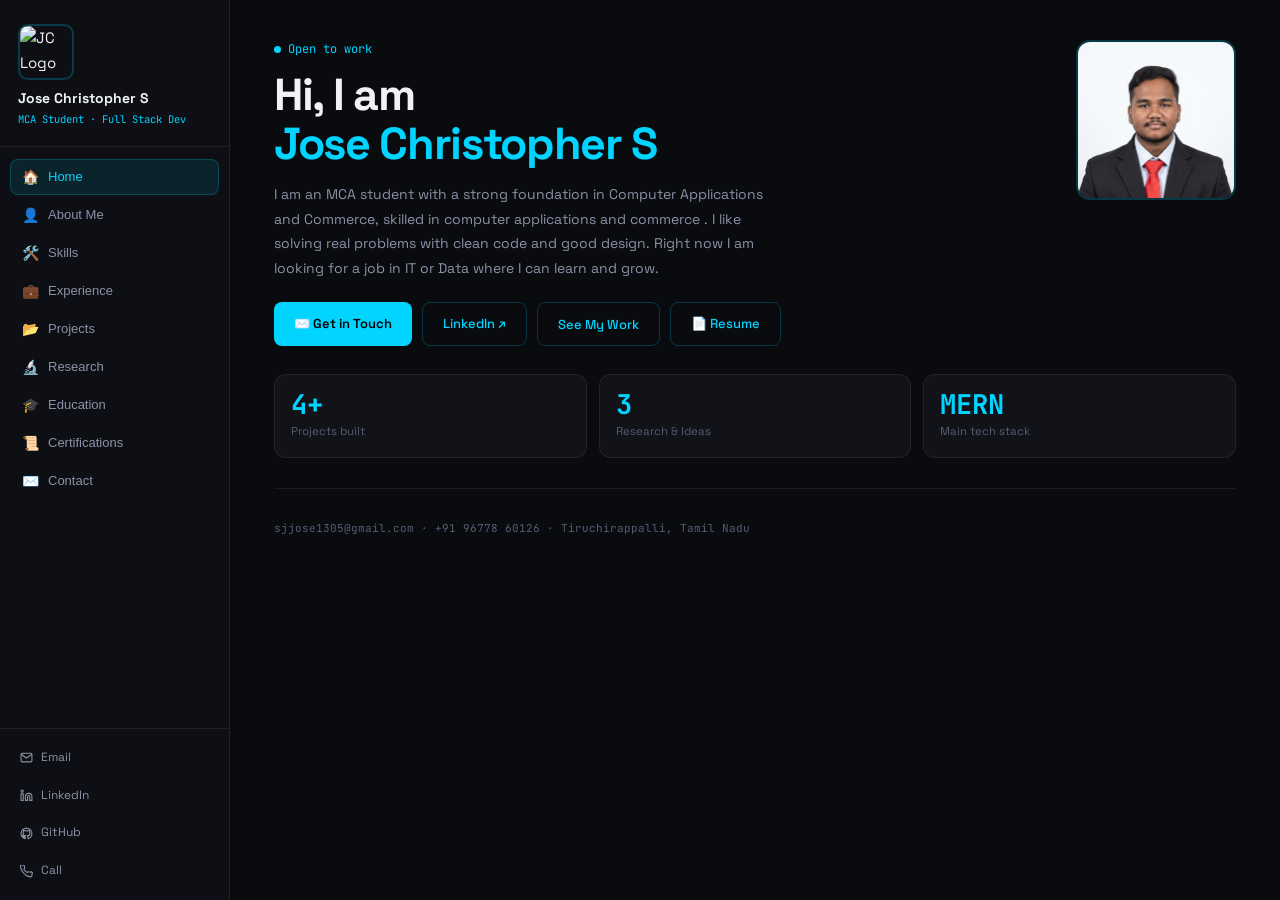
==== commit d7240b5d: "Update logo image source to GitHub URL" ====
--- a/index.html
+++ b/index.html
@@ -620,7 +620,7 @@
 <div id="topbar">
 <img
   class="topbar-photo"
-  src="JC logo.png"
+  src="https://github.com/jose-christopher/portfolio/blob/e4cdc23a4f9fc86518603888712149fa3d4c840a/JC%20logo.png"
   alt="JC Logo"
 />
   <div class="topbar-name">Jose Christopher S</div>
@@ -645,7 +645,7 @@
   <div class="sidebar-top">
 <img
   class="sidebar-photo"
-  src="JC logo.png"
+  src="https://github.com/jose-christopher/portfolio/blob/e4cdc23a4f9fc86518603888712149fa3d4c840a/JC%20logo.png"
   alt="JC Logo"
 />   
     <div>
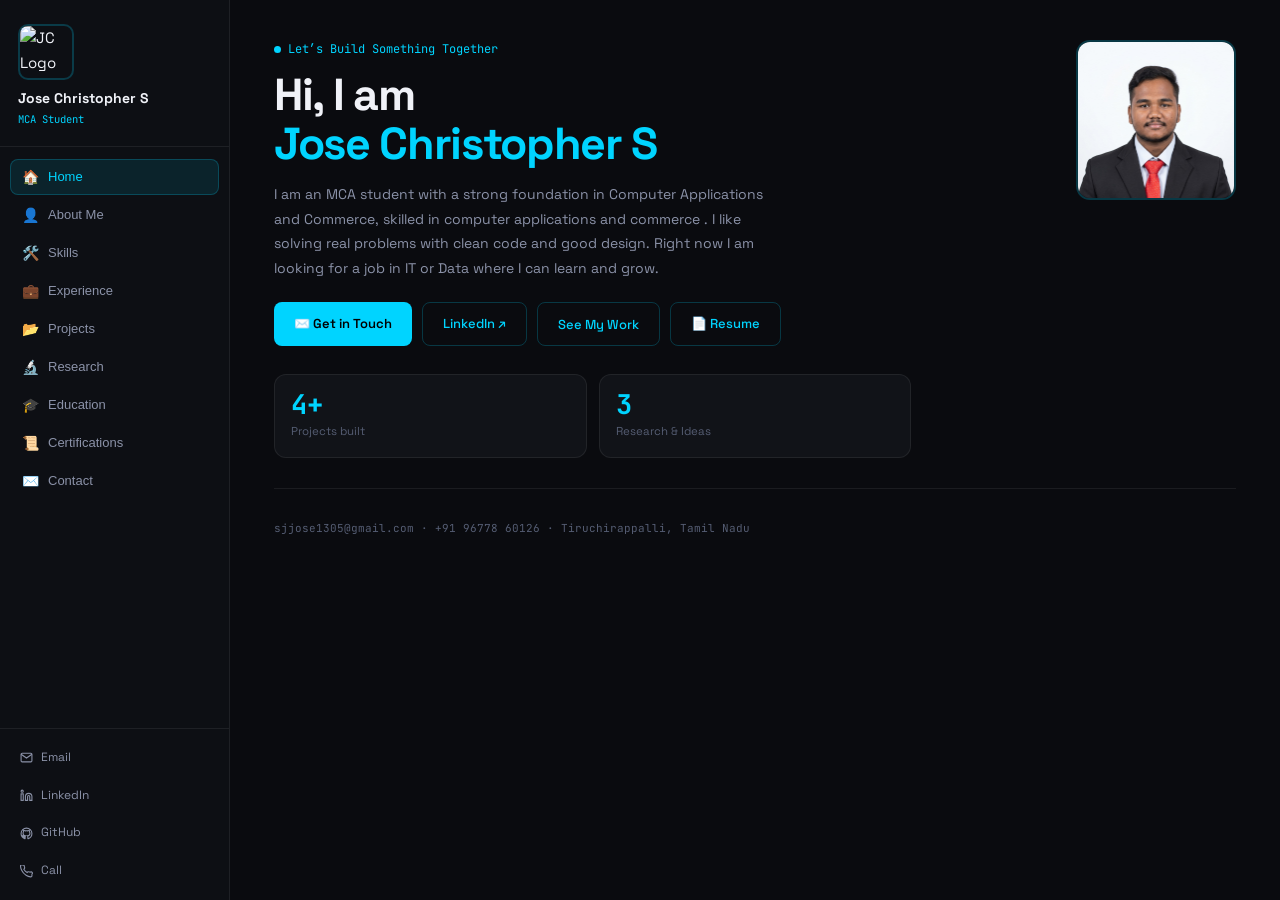
==== commit d92c13f6: "Update sidebar role and home greeting text" ====
--- a/index.html
+++ b/index.html
@@ -620,7 +620,7 @@
 <div id="topbar">
 <img
   class="topbar-photo"
-  src="https://github.com/jose-christopher/portfolio/blob/e4cdc23a4f9fc86518603888712149fa3d4c840a/JC%20logo.png"
+src="https://raw.githubusercontent.com/jose-christopher/portfolio/main/JC%20logo.png"
   alt="JC Logo"
 />
   <div class="topbar-name">Jose Christopher S</div>
@@ -645,12 +645,12 @@
   <div class="sidebar-top">
 <img
   class="sidebar-photo"
-  src="https://github.com/jose-christopher/portfolio/blob/e4cdc23a4f9fc86518603888712149fa3d4c840a/JC%20logo.png"
+ src="https://raw.githubusercontent.com/jose-christopher/portfolio/main/JC%20logo.png"
   alt="JC Logo"
 />   
     <div>
       <div class="sidebar-name">Jose Christopher S</div>
-      <div class="sidebar-role">MCA Student · Full Stack Dev</div>
+      <div class="sidebar-role">MCA Student </div>
     </div>
   </div>
   <nav class="sidebar-nav">
@@ -691,14 +691,14 @@
   <div class="page active" id="page-home">
     <div class="home-hero">
       <div>
-        <div class="home-greeting"><span class="dot"></span> Open to work</div>
+        <div class="home-greeting"><span class="dot"></span> Let’s Build Something Together</div>
         <h1 class="home-name">Hi, I am<br><span>Jose Christopher S</span></h1>
         <p class="home-desc">I am an MCA student with a strong foundation in Computer Applications and Commerce, skilled in computer applications and commerce . I like solving real problems with clean code and good design. Right now I am looking for a job in IT or Data where I can learn and grow.</p>
         <div class="home-cta">
           <a class="btn-p" href="mailto:sjjose1305@gmail.com">✉️ Get in Touch</a>
           <a class="btn-o" href="https://www.linkedin.com/in/jose-christopher1305/" target="_blank">LinkedIn ↗</a>
           <button class="btn-o" onclick="goTo('projects')">See My Work</button>
-          <a class="btn-o" href="Resume.pdf" download="Jose_Christopher_Resume.pdf">📄 Resume</a>
+          <a class="btn-o" href="Jose_Christopher_Resume" download="Jose_Christopher_Resume.pdf">📄 Resume</a>
         </div>
       </div>
 <img
@@ -710,7 +710,6 @@
     <div class="quick-stats">
       <div class="stat-box"><div class="stat-num">4+</div><div class="stat-lbl">Projects built</div></div>
       <div class="stat-box"><div class="stat-num">3</div><div class="stat-lbl">Research &amp; Ideas</div></div>
-      <div class="stat-box"><div class="stat-num">MERN</div><div class="stat-lbl">Main tech stack</div></div>
     </div>
     <div class="divider"></div>
     <div class="page-footer">sjjose1305@gmail.com · +91 96778 60126 · Tiruchirappalli, Tamil Nadu</div>
@@ -725,7 +724,7 @@
 <p>⚫ I enjoy working on web development, UI/UX design, and creative projects that combine both technical and business thinking. I’m currently learning and building projects using HTML, CSS, JavaScript, and modern development tools while improving my skills in Full Stack Development and Data-related fields.</p>
 <p>⚫ Apart from academics, I’ve actively participated in organizing and managing college events. I have hosted multiple college and department programs as a Master of Ceremony and also served in hospitality teams, which helped me improve my communication, leadership, teamwork, and event management skills.</p>
 <p>⚫ I love creating clean, user-friendly, and visually attractive interfaces. My goal is to start my career in the IT industry where I can learn continuously, contribute to impactful projects, and grow as a developer and designer.</p>
-      <p>⚫ Right now I am working as a Full Stack Developer Intern building a real web app to help colleges manage assets — using React, Node, and MongoDB. I enjoy finding smart ways to solve everyday problems and my goal is to get a job in IT or Data where I can do meaningful work and keep growing.</p>
+<p>⚫ Beyond code, I serve as the Student Secretary at St. Joseph's College, Tiruchirappalli, where I help coordinate student activities and act as a bridge between students and the college. It has strengthened my leadership, communication and teamwork skills.</p>
       <div style="margin-top:20px;">
         <p style="font-size:11px;color:var(--text3);margin-bottom:6px;font-family:JetBrains Mono,monospace;letter-spacing:0.1em;">LANGUAGES I SPEAK</p>
         <span class="tag">Tamil — My first language</span>
@@ -743,7 +742,7 @@
     <div class="skills-grid">
       <div class="skill-card">
         <div class="skill-label">Coding Languages</div>
-        <span class="pill">Python</span><span class="pill">C</span><span class="pill">C++</span><span class="pill">R</span>
+        <span class="pill">Python</span><span class="pill">C++</span><span class="pill">R</span>
       </div>
       <div class="skill-card">
         <div class="skill-label">Web &amp; App Building</div>
@@ -751,7 +750,7 @@
       </div>
       <div class="skill-card">
         <div class="skill-label">Databases</div>
-        <span class="pill">SQL</span><span class="pill">MongoDB</span><span class="pill">DBMS</span>
+       <span class="pill">MongoDB</span><span class="pill">DBMS</span>
       </div>
       <div class="skill-card">
         <div class="skill-label">Tools &amp; Software</div>
@@ -819,6 +818,13 @@
         <div class="proj-desc">A mobile and web app that shows current weather for any city you search. Shows temperature, humidity, and weather conditions with a clean look.</div>
         <div class="edu-yr" style="margin-top:8px;">Try it Live ↗</div>
       </a>
+      <a class="proj-card" href="https://jose-christopher.github.io/MIRROR/" target="_blank" rel="noopener" style="text-decoration:none;color:inherit;display:block;">
+  <div class="proj-icon">🪞</div>
+  <div class="proj-name">MIRROR</div>
+  <div class="proj-stack">HTML · CSS · JavaScript</div>
+  <div class="proj-desc">An interactive self-discovery web app. Answer 20 scenario-based questions and get a personalized archetype with an animated trait pattern across five dimensions, inspired by the Big Five. Fully frontend, with no data stored, plus light/dark themes.</div>
+  <div class="edu-yr" style="margin-top:8px;">Check Your MIRROR ↗</div>
+</a>
       <div class="proj-card">
         <div class="proj-icon">🕐</div>
         <div class="proj-name">Clock App</div>
@@ -913,6 +919,32 @@
       </div>
     </div>
     <div class="divider"></div>
+    <div class="cert-item">
+  <div class="cert-icon">📜</div>
+  <div>
+    <div class="cert-name">AI Fundamentals</div>
+    <div class="cert-issuer">IBM SkillsBuild</div>
+  </div>
+</div>
+<div class="divider"></div>
+
+<div class="cert-item">
+  <div class="cert-icon">📜</div>
+  <div>
+    <div class="cert-name">Getting Started with Generative AI</div>
+    <div class="cert-issuer">IBM SkillsBuild</div>
+  </div>
+</div>
+<div class="divider"></div>
+
+<div class="cert-item">
+  <div class="cert-icon">📜</div>
+  <div>
+    <div class="cert-name">Microsoft Excel</div>
+    <div class="cert-issuer">BE10X</div>
+  </div>
+</div>
+<div class="divider"></div>
     <div class="page-footer">Jose Christopher S · Certifications</div>
   </div>
 
@@ -949,6 +981,15 @@
           <div class="contact-card-val">github.com/jose-christopher</div>
         </div>
       </a>
+        <a href="https://www.instagram.com/_jose_christo?xtok=MWp3ZXM1eWExemp3dw==" target="_blank" class="contact-card">
+        <div class="contact-card-icon">
+          <svg viewBox="0 0 24 24" fill="var(--accent)" style="width:16px;height:16px;"><path d="M12 2C6.477 2 2 6.477 2 12c0 4.418 2.865 8.166 6.839 9.489.5.092.682-.217.682-.482 0-.237-.009-.868-.013-1.703-2.782.605-3.369-1.342-3.369-1.342-.454-1.155-1.11-1.463-1.11-1.463-.908-.62.069-.608.069-.608 1.003.07 1.531 1.031 1.531 1.031.892 1.529 2.341 1.088 2.91.832.092-.647.35-1.088.636-1.338-2.22-.253-4.555-1.113-4.555-4.951 0-1.093.39-1.988 1.029-2.688-.103-.253-.446-1.272.098-2.65 0 0 .84-.27 2.75 1.026A9.564 9.564 0 0112 6.844a9.59 9.59 0 012.504.337c1.909-1.296 2.747-1.026 2.747-1.026.546 1.378.203 2.397.1 2.65.64.7 1.028 1.595 1.028 2.688 0 3.848-2.338 4.695-4.566 4.942.359.309.678.919.678 1.852 0 1.336-.012 2.415-.012 2.743 0 .267.18.578.688.48C19.138 20.163 22 16.418 22 12c0-5.523-4.477-10-10-10z"/></svg>
+        </div>
+        <div>
+          <div class="contact-card-label">Follow Me On Instagram</div>
+          <div class="contact-card-val">https://www.instagram.com/_jose_christo?xtok=MWp3ZXM1eWExemp3dw==</div>
+        </div>
+      </a>
       <a href="tel:+919677860126" class="contact-card">
         <div class="contact-card-icon">
           <svg viewBox="0 0 24 24"><path d="M22 16.92v3a2 2 0 01-2.18 2 19.79 19.79 0 01-8.63-3.07A19.5 19.5 0 013.07 9.82 19.79 19.79 0 01.83 1.18 2 2 0 012.82 0h3a2 2 0 012 1.72c.127.96.361 1.903.7 2.81a2 2 0 01-.45 2.11L7.09 7.91a16 16 0 006 6l.98-.98a2 2 0 012.11-.45c.907.339 1.85.573 2.81.7A2 2 0 0122 16.92z"/></svg>
@@ -957,6 +998,7 @@
           <div class="contact-card-label">Call or WhatsApp</div>
           <div class="contact-card-val">+91 96778 60126</div>
         </div>
+        
       </a>
     </div>
     <div class="divider"></div>
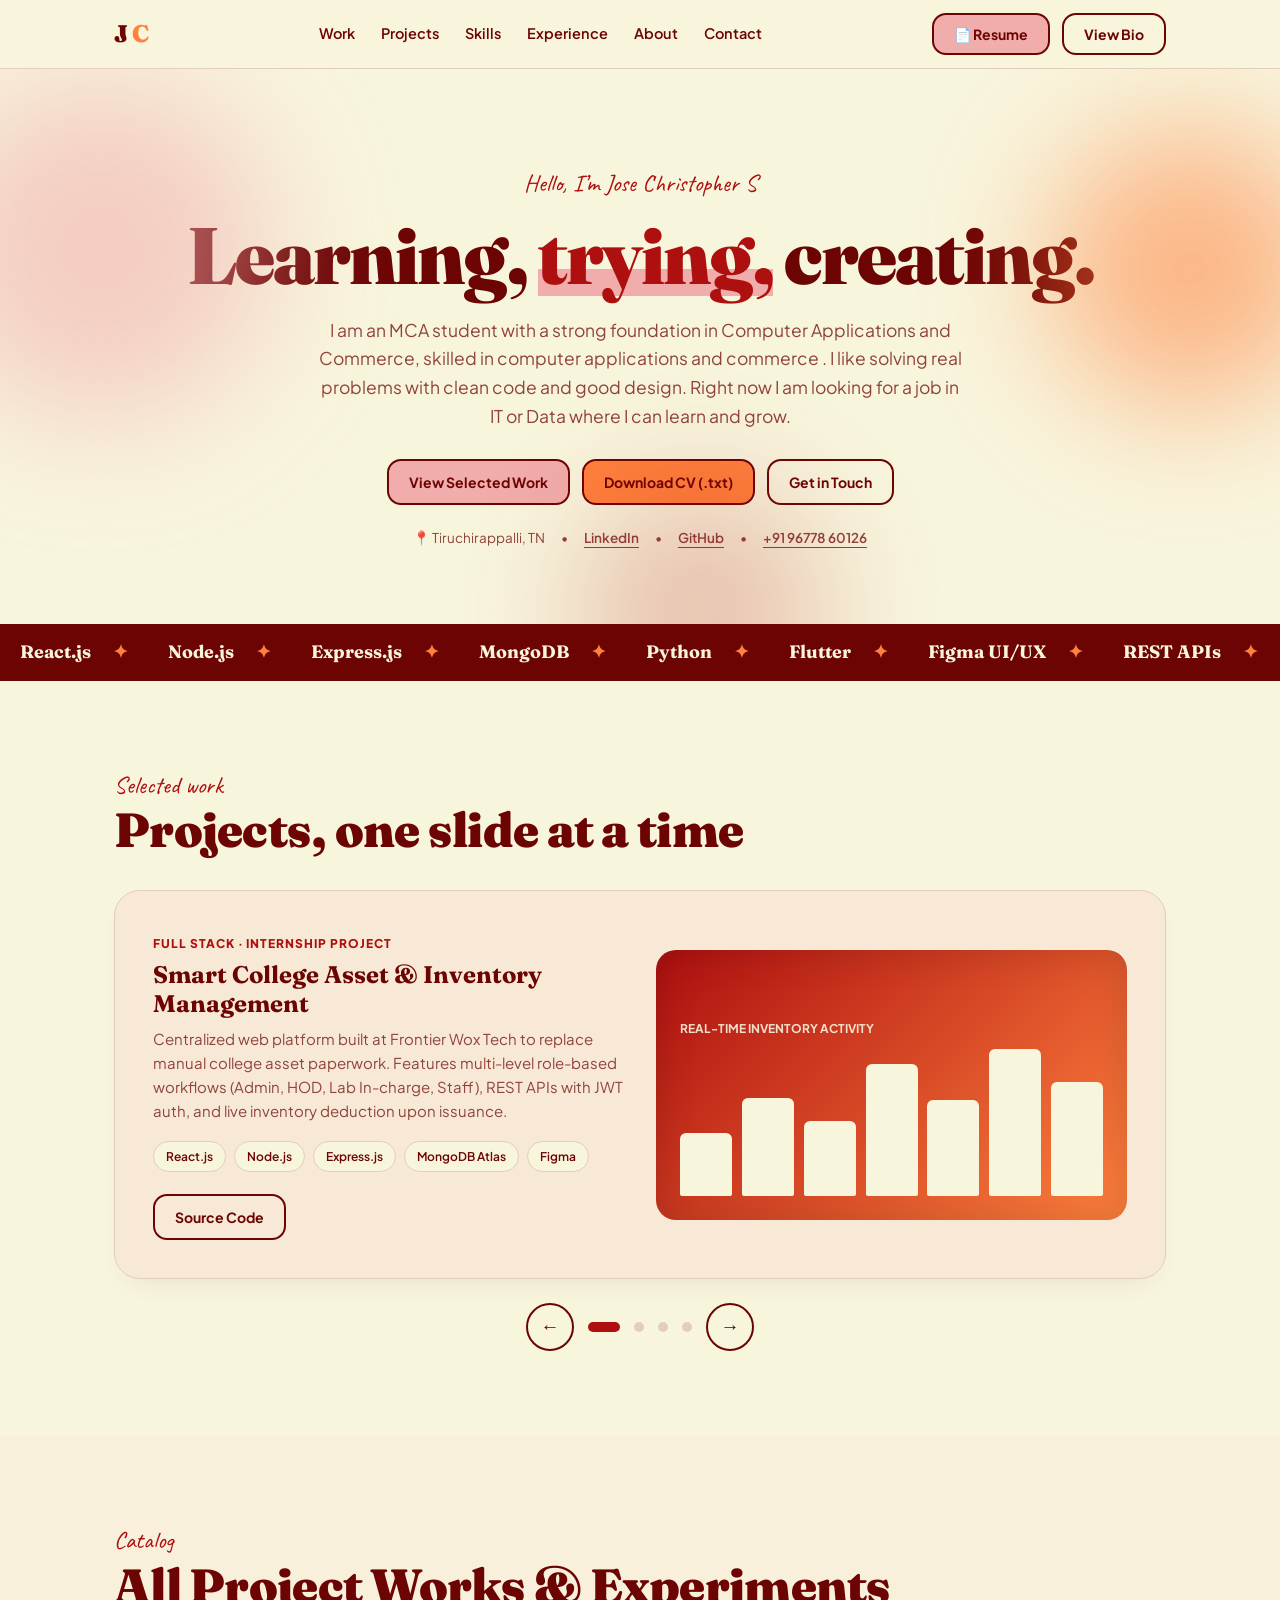
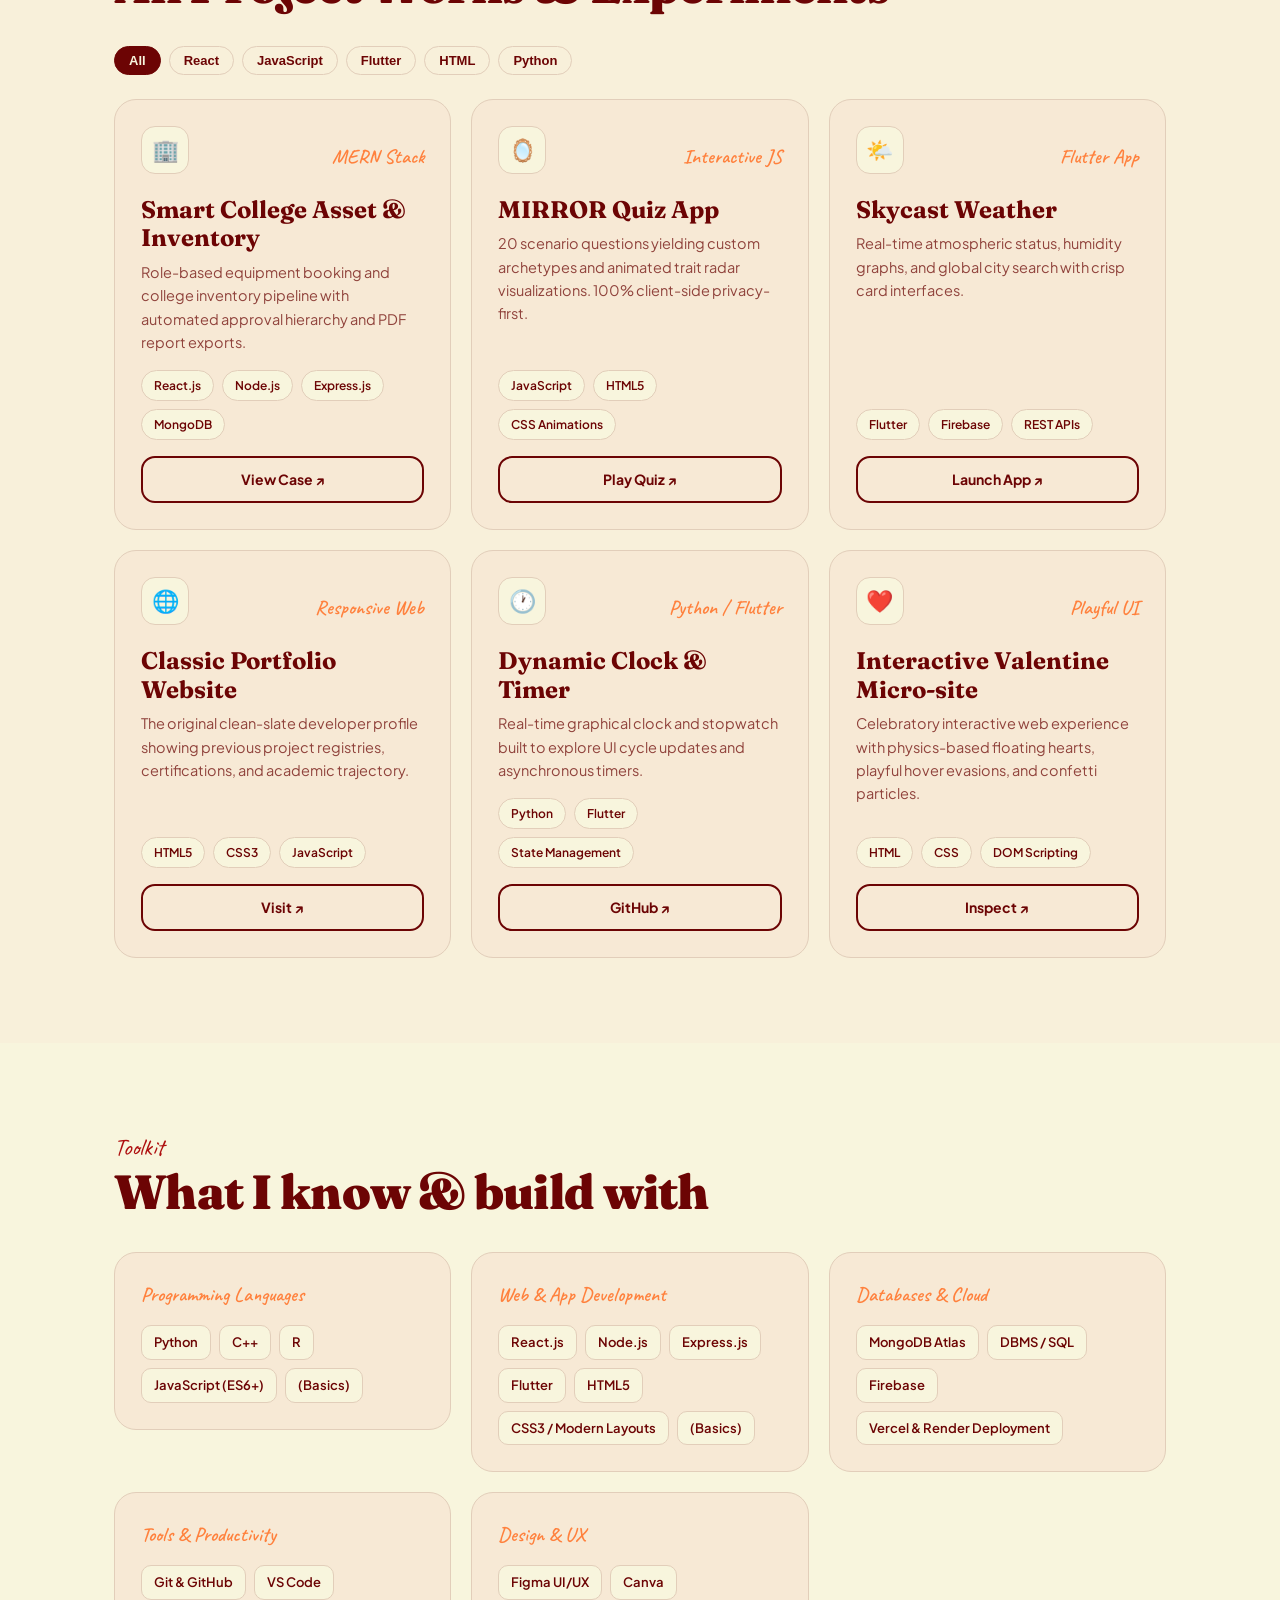
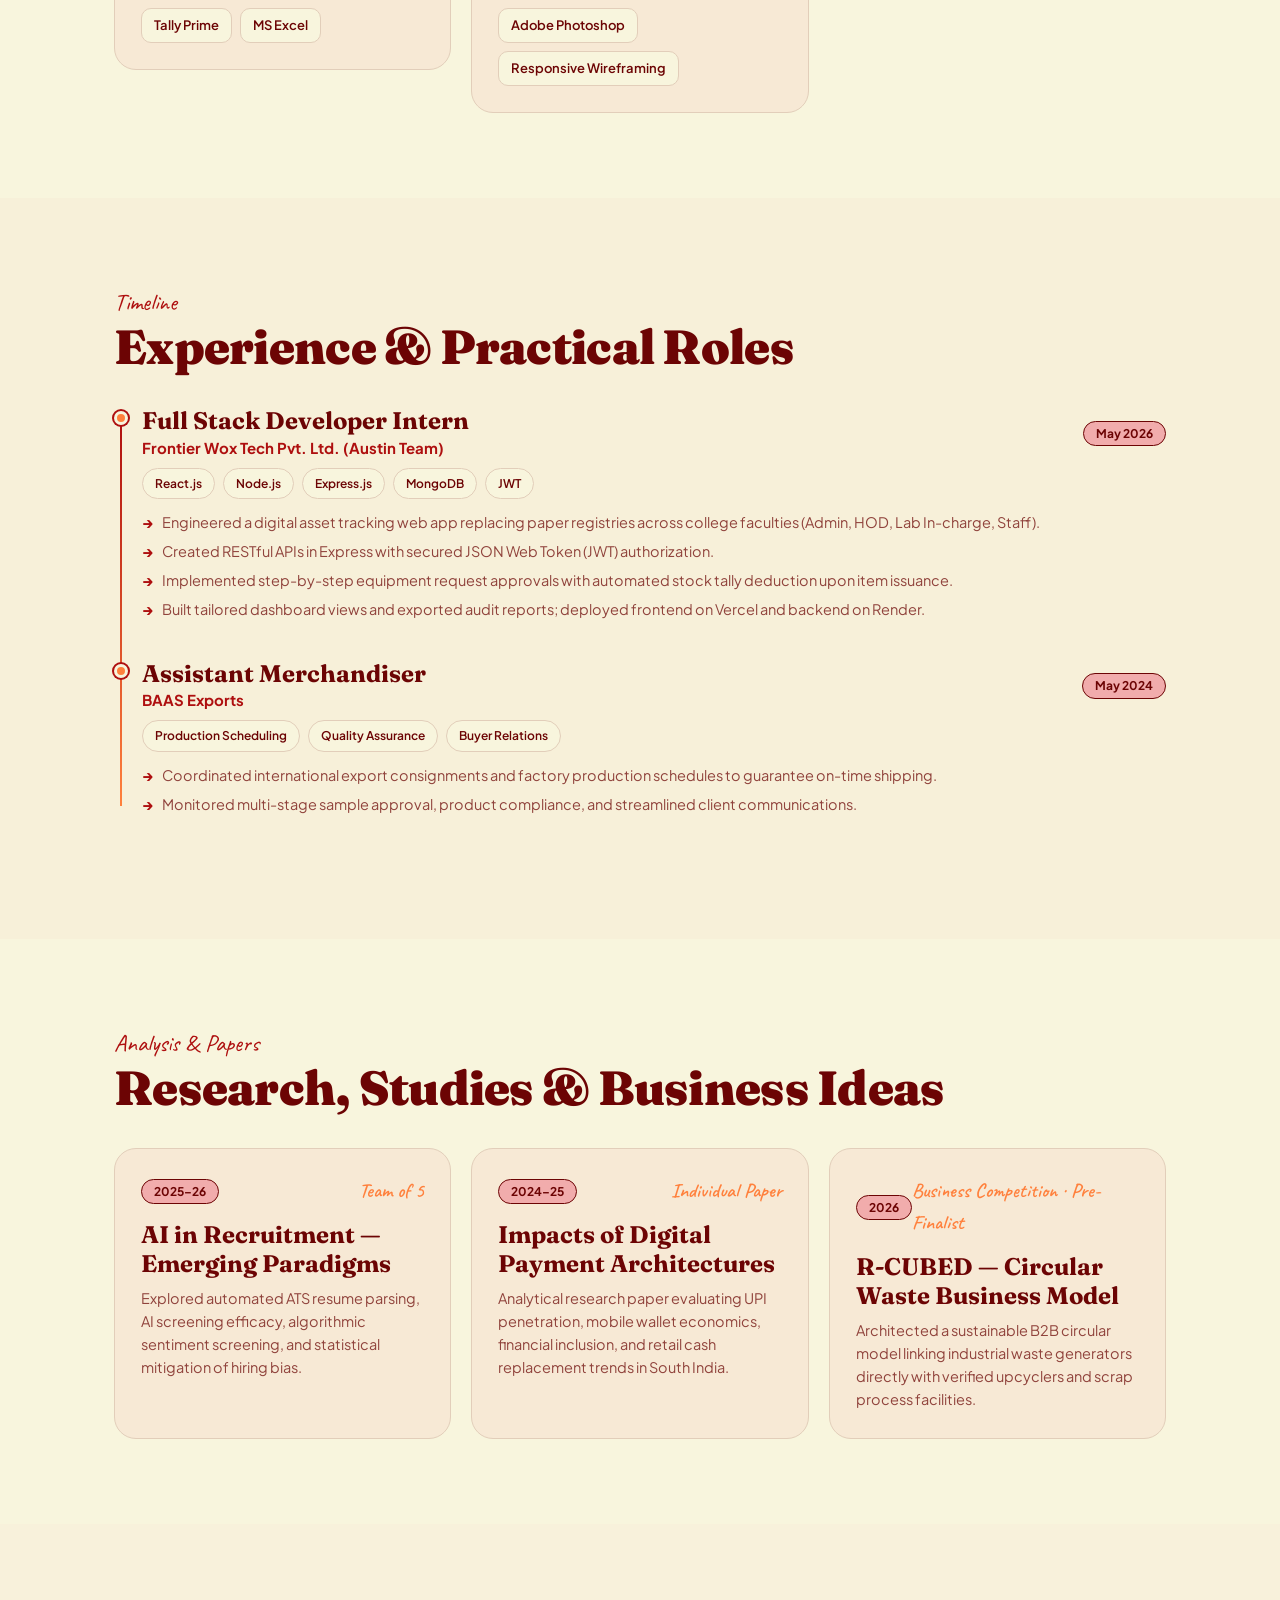
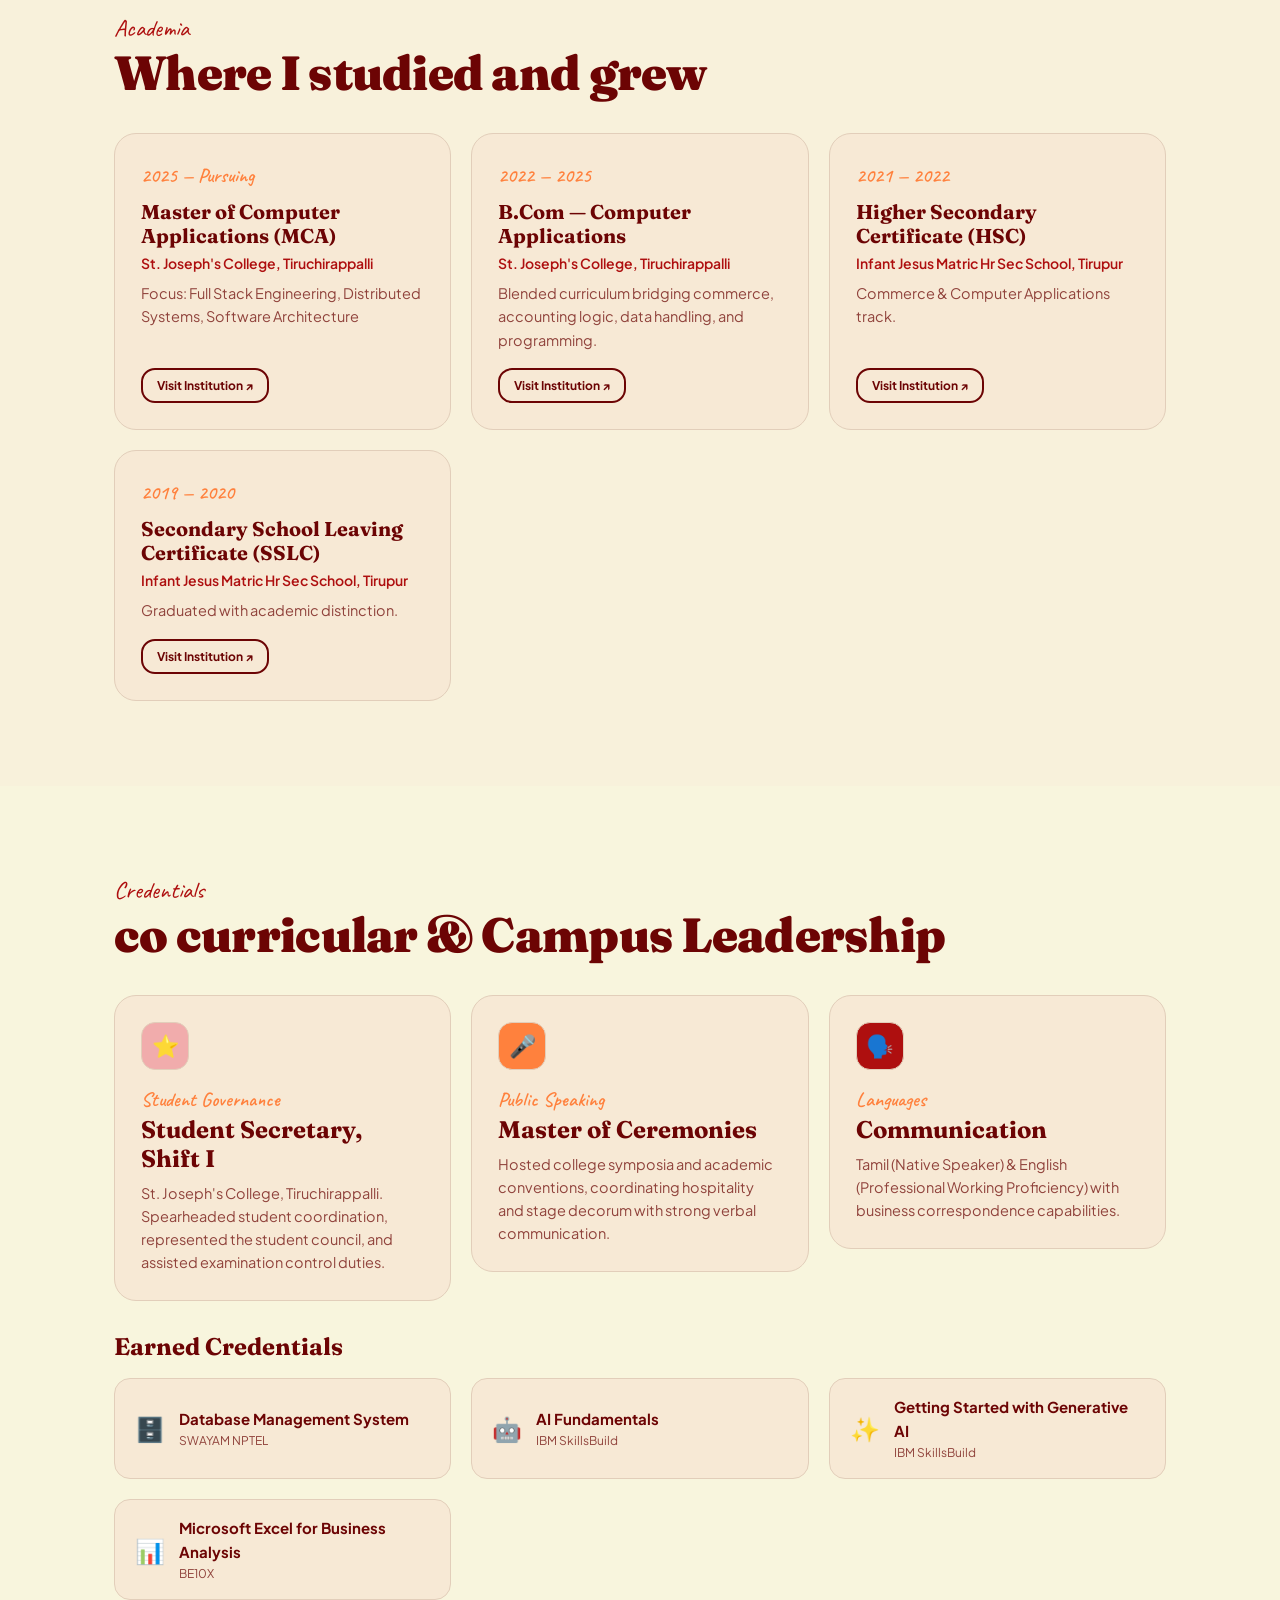
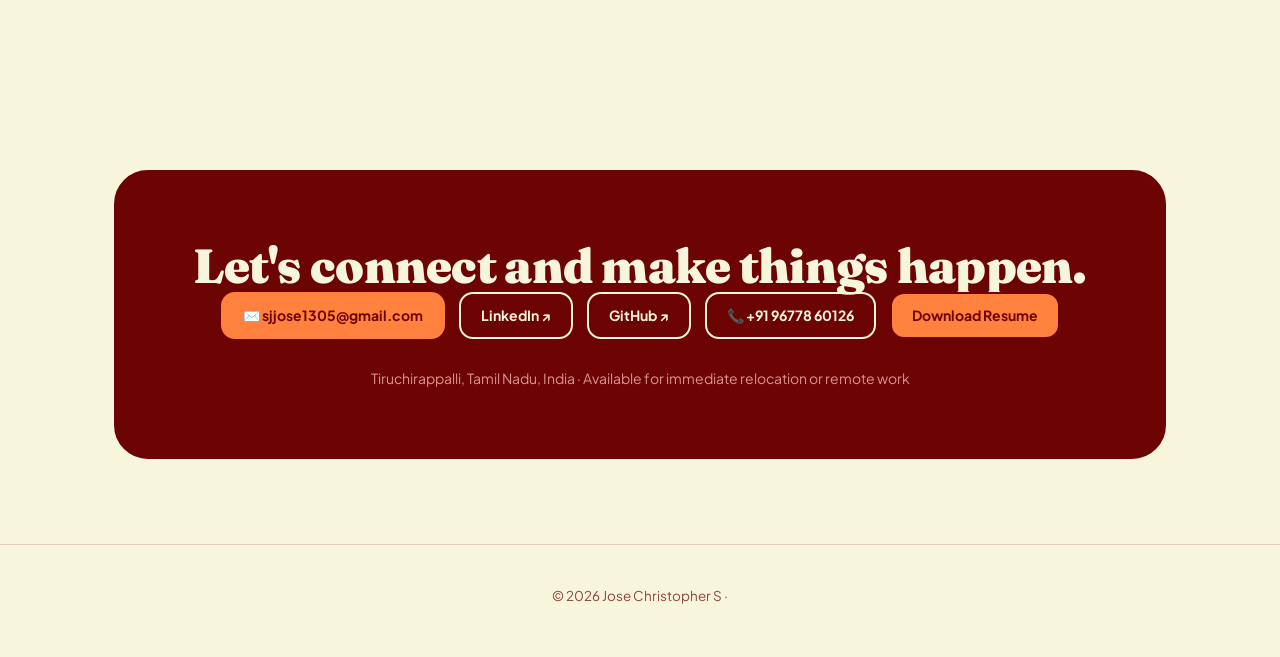
==== commit b70e0809: "Add files via upload" ====
--- a/index.html
+++ b/index.html
@@ -3,1045 +3,246 @@
 <head>
 <meta charset="UTF-8">
 <meta name="viewport" content="width=device-width, initial-scale=1.0">
-<title>Jose Christopher S — Portfolio</title>
-<link href="https://fonts.googleapis.com/css2?family=Space+Grotesk:wght@300;400;500;600;700&family=JetBrains+Mono:wght@400;500&display=swap" rel="stylesheet">
-<style>
-:root {
-  --bg: #0a0b0f;
-  --sidebar-bg: #0d0f14;
-  --card-bg: #111318;
-  --card-bg2: #16191f;
-  --accent: #00d4ff;
-  --accent2: #7c5cfc;
-  --text: #f0f2f8;
-  --text2: #8b92a8;
-  --text3: #555d73;
-  --border: rgba(255,255,255,0.07);
-  --border-a: rgba(0,212,255,0.22);
-  --sidebar-w: 230px;
-  --topbar-h: 56px;
-}
-
-*, *::before, *::after { box-sizing: border-box; margin: 0; padding: 0; }
-html { height: 100%; }
-
-body {
-  background: var(--bg);
-  color: var(--text);
-  font-family: 'Space Grotesk', sans-serif;
-  font-size: 15px;
-  line-height: 1.65;
-  min-height: 100%;
-}
-
-/* ══════════════════════════════
-   DESKTOP LAYOUT
-══════════════════════════════ */
-#sidebar {
-  position: fixed;
-  left: 0; top: 0; bottom: 0;
-  width: var(--sidebar-w);
-  background: var(--sidebar-bg);
-  border-right: 1px solid var(--border);
-  display: flex;
-  flex-direction: column;
-  z-index: 100;
-  overflow-y: auto;
-}
-
-.sidebar-top {
-  padding: 24px 18px 18px;
-  border-bottom: 1px solid var(--border);
-}
-
-.sidebar-photo {
-  width: 56px; height: 56px;
-  border-radius: 10px;
-  object-fit: cover;
-  object-position: center top;
-  border: 2px solid var(--border-a);
-  display: block;
-  margin-bottom: 10px;
-}
-
-.sidebar-name {
-  font-size: 14px;
-  font-weight: 700;
-  color: var(--text);
-  line-height: 1.25;
-}
-
-.sidebar-role {
-  font-size: 10.5px;
-  color: var(--accent);
-  font-family: 'JetBrains Mono', monospace;
-  margin-top: 3px;
-}
-
-.sidebar-nav {
-  flex: 1;
-  padding: 12px 10px;
-  display: flex;
-  flex-direction: column;
-  gap: 2px;
-}
-
-.nav-item {
-  display: flex;
-  align-items: center;
-  gap: 9px;
-  padding: 9px 10px;
-  border-radius: 8px;
-  cursor: pointer;
-  color: var(--text2);
-  font-size: 13px;
-  font-weight: 500;
-  transition: background 0.15s, color 0.15s;
-  border: 1px solid transparent;
-  background: none;
-  width: 100%;
-  text-align: left;
-}
-
-.nav-item:hover { background: rgba(0,212,255,0.06); color: var(--text); }
-.nav-item.active { background: rgba(0,212,255,0.1); border-color: var(--border-a); color: var(--accent); }
-.nav-icon { font-size: 14px; width: 18px; text-align: center; }
-
-.sidebar-bottom {
-  padding: 12px 10px;
-  border-top: 1px solid var(--border);
-  display: flex;
-  flex-direction: column;
-  gap: 4px;
-}
-
-.sb-link {
-  display: flex;
-  align-items: center;
-  gap: 8px;
-  padding: 7px 10px;
-  border-radius: 8px;
-  font-size: 12px;
-  color: var(--text2);
-  text-decoration: none;
-  transition: color 0.15s, background 0.15s;
-}
-.sb-link:hover { color: var(--accent); background: rgba(0,212,255,0.06); }
-.sb-link svg { width: 13px; height: 13px; flex-shrink: 0; stroke: currentColor; fill: none; stroke-width: 2; }
-
-/* Main content area — desktop */
-#main {
-  margin-left: var(--sidebar-w);
-  min-height: 100vh;
-  position: relative;
-}
-
-/* ══════════════════════════════
-   MOBILE TOP BAR (hidden on desktop)
-══════════════════════════════ */
-#topbar {
-  display: none;
-}
-
-/* ══════════════════════════════
-   MOBILE BOTTOM NAV (hidden on desktop)
-══════════════════════════════ */
-#bottomnav {
-  display: none;
-}
-
-/* ══════════════════════════════
-   PAGES
-══════════════════════════════ */
-.page {
-  display: none;
-  padding: 40px 44px;
-  animation: fadein 0.22s ease;
-}
-.page.active { display: block; }
-
-@keyframes fadein {
-  from { opacity: 0; transform: translateY(6px); }
-  to   { opacity: 1; transform: translateY(0); }
-}
-
-/* ══════════════════════════════
-   SHARED COMPONENTS
-══════════════════════════════ */
-.page-tag {
-  font-family: 'JetBrains Mono', monospace;
-  font-size: 11px;
-  color: var(--accent);
-  letter-spacing: 0.13em;
-  text-transform: uppercase;
-  margin-bottom: 5px;
-}
-
-.page-title {
-  font-size: 1.9rem;
-  font-weight: 700;
-  letter-spacing: -0.02em;
-  line-height: 1.15;
-  margin-bottom: 26px;
-}
-.page-title span { color: var(--accent); }
-
-.divider { height: 1px; background: var(--border); margin: 30px 0; }
-
-.page-footer {
-  font-family: 'JetBrains Mono', monospace;
-  font-size: 11px;
-  color: var(--text3);
-}
-
-/* ── HOME ── */
-.home-hero {
-  display: grid;
-  grid-template-columns: 1fr auto;
-  gap: 2.5rem;
-  align-items: start;
-  margin-bottom: 28px;
-}
-
-.home-greeting {
-  font-family: 'JetBrains Mono', monospace;
-  font-size: 12px;
-  color: var(--accent);
-  margin-bottom: 10px;
-  display: flex;
-  align-items: center;
-  gap: 7px;
-}
-
-.dot {
-  width: 7px; height: 7px;
-  border-radius: 50%;
-  background: var(--accent);
-  display: inline-block;
-  animation: blink 1.5s ease infinite;
-}
-@keyframes blink { 0%,100%{opacity:1} 50%{opacity:0.2} }
-
-.home-name {
-  font-size: clamp(1.8rem, 3.5vw, 3rem);
-  font-weight: 700;
-  letter-spacing: -0.03em;
-  line-height: 1.1;
-  margin-bottom: 14px;
-}
-.home-name span { color: var(--accent); }
-
-.home-desc {
-  color: var(--text2);
-  font-size: 14px;
-  line-height: 1.75;
-  max-width: 500px;
-  margin-bottom: 22px;
-}
-
-.home-pic {
-  width: 160px; height: 160px;
-  max-width: 160px; max-height: 160px;
-  border-radius: 14px;
-  object-fit: cover;
-  object-position: center top;
-  border: 2px solid var(--border-a);
-  flex-shrink: 0;
-  display: block;
-}
-
-.home-cta { display: flex; gap: 10px; flex-wrap: wrap; }
-
-.btn-p {
-  display: inline-flex; align-items: center; gap: 7px;
-  background: var(--accent); color: #000;
-  padding: 10px 20px; border-radius: 8px;
-  font-weight: 600; font-size: 13px;
-  text-decoration: none; border: none; cursor: pointer;
-  transition: opacity 0.2s, transform 0.15s;
-  font-family: 'Space Grotesk', sans-serif;
-}
-.btn-p:hover { opacity: 0.85; transform: translateY(-1px); }
-
-.btn-o {
-  display: inline-flex; align-items: center; gap: 7px;
-  border: 1px solid var(--border-a); color: var(--accent);
-  padding: 10px 20px; border-radius: 8px;
-  font-weight: 500; font-size: 13px;
-  text-decoration: none; background: none; cursor: pointer;
-  transition: background 0.2s;
-  font-family: 'Space Grotesk', sans-serif;
-}
-.btn-o:hover { background: rgba(0,212,255,0.08); }
-
-.quick-stats {
-  display: grid;
-  grid-template-columns: repeat(3, 1fr);
-  gap: 12px;
-  margin-bottom: 28px;
-}
-.stat-box {
-  background: var(--card-bg);
-  border: 1px solid var(--border);
-  border-radius: 12px;
-  padding: 16px;
-}
-.stat-num { font-size: 1.7rem; font-weight: 700; color: var(--accent); font-family: 'JetBrains Mono', monospace; line-height: 1; }
-.stat-lbl { font-size: 11.5px; color: var(--text3); margin-top: 4px; }
-
-/* ── ABOUT ── */
-.about-body { color: var(--text2); line-height: 1.8; font-size: 14px; }
-.about-body p { margin-bottom: 14px; }
-.tag {
-  display: inline-block;
-  background: rgba(0,212,255,0.08);
-  border: 1px solid var(--border-a);
-  color: var(--accent);
-  border-radius: 6px;
-  padding: 3px 11px;
-  font-size: 12px;
-  margin: 3px;
-}
-
-/* ── SKILLS ── */
-.skills-grid {
-  display: grid;
-  grid-template-columns: repeat(auto-fit, minmax(200px, 1fr));
-  gap: 13px;
-}
-.skill-card {
-  background: var(--card-bg);
-  border: 1px solid var(--border);
-  border-radius: 12px;
-  padding: 16px;
-}
-.skill-label {
-  font-size: 10.5px;
-  font-family: 'JetBrains Mono', monospace;
-  color: var(--accent);
-  letter-spacing: 0.1em;
-  text-transform: uppercase;
-  margin-bottom: 10px;
-}
-.pill {
-  display: inline-block;
-  background: var(--card-bg2);
-  border: 1px solid var(--border);
-  color: var(--text2);
-  border-radius: 6px;
-  padding: 3px 10px;
-  font-size: 12px;
-  margin: 3px 3px 0 0;
-}
-
-/* ── EXPERIENCE ── */
-.timeline { position: relative; padding-left: 24px; }
-.timeline::before {
-  content: '';
-  position: absolute; left: 0; top: 8px; bottom: 0;
-  width: 1px;
-  background: linear-gradient(to bottom, var(--accent), transparent);
-}
-.tl-item { position: relative; margin-bottom: 34px; }
-.tl-item::before {
-  content: '';
-  position: absolute; left: -24px; top: 7px;
-  width: 8px; height: 8px;
-  border-radius: 50%;
-  background: var(--accent);
-  box-shadow: 0 0 0 3px rgba(0,212,255,0.15);
-}
-.tl-row { display: flex; align-items: flex-start; justify-content: space-between; flex-wrap: wrap; gap: 6px; margin-bottom: 3px; }
-.tl-role { font-weight: 600; font-size: 0.95rem; }
-.tl-date {
-  font-family: 'JetBrains Mono', monospace; font-size: 11px;
-  color: var(--accent); background: rgba(0,212,255,0.08);
-  border: 1px solid var(--border-a); border-radius: 100px; padding: 2px 11px;
-}
-.tl-company { color: var(--text2); font-size: 13px; margin-bottom: 4px; }
-.tl-stack { font-family: 'JetBrains Mono', monospace; font-size: 11px; color: var(--text3); margin-bottom: 9px; }
-.tl-list { list-style: none; }
-.tl-list li { color: var(--text2); font-size: 13.5px; padding: 4px 0 4px 18px; position: relative; }
-.tl-list li::before { content: '→'; position: absolute; left: 0; color: var(--accent); font-size: 11px; }
-
-/* ── PROJECTS ── */
-.proj-grid {
-  display: grid;
-  grid-template-columns: repeat(auto-fit, minmax(240px, 1fr));
-  gap: 14px;
-}
-.proj-card {
-  background: var(--card-bg);
-  border: 1px solid var(--border);
-  border-radius: 13px;
-  padding: 18px;
-  position: relative; overflow: hidden;
-  transition: border-color 0.2s, transform 0.2s;
-}
-.proj-card::before {
-  content: '';
-  position: absolute; top: 0; left: 0; right: 0; height: 2px;
-  background: linear-gradient(90deg, var(--accent), var(--accent2));
-  opacity: 0; transition: opacity 0.2s;
-}
-.proj-card:hover { border-color: var(--border-a); transform: translateY(-3px); }
-.proj-card:hover::before { opacity: 1; }
-.proj-icon { font-size: 1.3rem; margin-bottom: 7px; }
-.proj-name { font-weight: 600; font-size: 0.9rem; margin-bottom: 3px; }
-.proj-stack { font-family: 'JetBrains Mono', monospace; font-size: 10.5px; color: var(--accent); margin-bottom: 7px; }
-.proj-desc { color: var(--text2); font-size: 13px; line-height: 1.6; }
-
-/* ── RESEARCH ── */
-.research-list { display: flex; flex-direction: column; gap: 11px; }
-.research-card {
-  background: var(--card-bg);
-  border: 1px solid var(--border);
-  border-left: 3px solid var(--accent2);
-  border-radius: 10px;
-  padding: 15px 18px;
-  display: flex; gap: 16px; align-items: flex-start;
-}
-.r-year { font-family: 'JetBrains Mono', monospace; font-size: 11px; color: var(--accent2); min-width: 52px; margin-top: 2px; }
-.r-title { font-weight: 600; font-size: 0.88rem; margin-bottom: 3px; }
-.r-sub { font-size: 11px; color: var(--text3); margin-left: 5px; font-weight: 400; }
-.r-desc { color: var(--text2); font-size: 13px; line-height: 1.6; }
-
-/* ── EDUCATION ── */
-.edu-grid { display: grid; grid-template-columns: repeat(auto-fit, minmax(240px, 1fr)); gap: 14px; }
-.edu-card {
-  background: var(--card-bg);
-  border: 1px solid var(--border);
-  border-radius: 13px;
-  padding: 20px;
-  position: relative; overflow: hidden;
-  transition: border-color 0.2s, transform 0.2s;
-}
-a.edu-card { cursor: pointer; }
-a.edu-card:hover { border-color: var(--border-a); transform: translateY(-2px); }
-.edu-card::after {
-  content: '';
-  position: absolute; bottom: 0; left: 0; right: 0; height: 2px;
-  background: linear-gradient(90deg, var(--accent), var(--accent2));
-}
-.edu-deg { font-weight: 600; font-size: 0.9rem; margin-bottom: 4px; }
-.edu-col { color: var(--text2); font-size: 13px; margin-bottom: 10px; }
-.edu-yr {
-  font-family: 'JetBrains Mono', monospace; font-size: 11px;
-  color: var(--accent); background: rgba(0,212,255,0.08);
-  border: 1px solid var(--border-a); border-radius: 100px;
-  padding: 2px 11px; display: inline-block;
-}
-
-/* ── CERT ── */
-.cert-item {
-  display: flex; align-items: center; gap: 14px;
-  background: var(--card-bg);
-  border: 1px solid var(--border);
-  border-radius: 12px;
-  padding: 18px 20px;
-  max-width: 400px;
-}
-.cert-icon { font-size: 1.4rem; }
-.cert-name { font-weight: 600; font-size: 14px; }
-.cert-issuer { font-size: 12px; color: var(--text3); margin-top: 2px; }
-
-/* ── CONTACT ── */
-.contact-intro { color: var(--text2); font-size: 14px; line-height: 1.8; max-width: 500px; margin-bottom: 24px; }
-.contact-cards { display: flex; flex-direction: column; gap: 11px; max-width: 420px; }
-.contact-card {
-  display: flex; align-items: center; gap: 14px;
-  background: var(--card-bg);
-  border: 1px solid var(--border);
-  border-radius: 12px;
-  padding: 15px 18px;
-  text-decoration: none;
-  color: var(--text);
-  transition: border-color 0.2s, background 0.2s;
-}
-.contact-card:hover { border-color: var(--border-a); background: rgba(0,212,255,0.04); }
-.contact-card-icon {
-  width: 36px; height: 36px;
-  background: rgba(0,212,255,0.1);
-  border: 1px solid var(--border-a);
-  border-radius: 8px;
-  display: flex; align-items: center; justify-content: center;
-  flex-shrink: 0;
-}
-.contact-card-icon svg { width: 16px; height: 16px; stroke: var(--accent); fill: none; stroke-width: 2; }
-.contact-card-label { font-size: 11px; color: var(--text3); margin-bottom: 2px; }
-.contact-card-val { font-size: 13.5px; font-weight: 500; }
-
-/* ══════════════════════════════
-   RESPONSIVE — TABLET (≤900px): sidebar collapses to icons
-══════════════════════════════ */
-@media (max-width: 900px) and (min-width: 601px) {
-  :root { --sidebar-w: 64px; }
-
-  .sidebar-top { padding: 16px 10px; display: flex; flex-direction: column; align-items: center; }
-  .sidebar-photo { width: 40px; height: 40px; margin-bottom: 0; }
-  .sidebar-name, .sidebar-role { display: none; }
-
-  .nav-item { justify-content: center; padding: 10px; }
-  .nav-item span:not(.nav-icon) { display: none; }
-  .nav-icon { width: auto; font-size: 18px; }
-
-  .sb-link { justify-content: center; padding: 8px; }
-  .sb-link span { display: none; }
-  .sb-link svg { width: 16px; height: 16px; }
-
-  .page { padding: 30px 28px; }
-  .home-hero { grid-template-columns: 1fr; gap: 1.5rem; }
-  .home-pic { width: 120px; height: 120px; }
-  .quick-stats { grid-template-columns: repeat(3, 1fr); }
-}
-
-/* ══════════════════════════════
-   RESPONSIVE — MOBILE (≤600px): sidebar hidden, top bar + bottom nav shown
-══════════════════════════════ */
-@media (max-width: 600px) {
-  /* hide desktop sidebar */
-  #sidebar { display: none; }
-
-  /* main takes full width, add padding for top+bottom bars */
-  #main {
-    margin-left: 0;
-    padding-top: var(--topbar-h);
-    padding-bottom: 72px;
-  }
-
-  /* TOP BAR */
-  #topbar {
-    display: flex;
-    position: fixed;
-    top: 0; left: 0; right: 0;
-    height: var(--topbar-h);
-    background: var(--sidebar-bg);
-    border-bottom: 1px solid var(--border);
-    align-items: center;
-    padding: 0 16px;
-    gap: 12px;
-    z-index: 200;
-  }
-  .topbar-photo {
-    width: 34px; height: 34px;
-    border-radius: 7px;
-    object-fit: cover;
-    object-position: center top;
-    border: 1.5px solid var(--border-a);
-    flex-shrink: 0;
-  }
-  .topbar-name {
-    font-size: 13.5px;
-    font-weight: 700;
-    flex: 1;
-  }
-  .topbar-links {
-    display: flex;
-    gap: 8px;
-  }
-  .topbar-icon-link {
-    display: flex; align-items: center; justify-content: center;
-    width: 32px; height: 32px;
-    border-radius: 7px;
-    border: 1px solid var(--border);
-    color: var(--text2);
-    text-decoration: none;
-    transition: color 0.15s, border-color 0.15s;
-  }
-  .topbar-icon-link:hover { color: var(--accent); border-color: var(--border-a); }
-  .topbar-icon-link svg { width: 15px; height: 15px; stroke: currentColor; fill: none; stroke-width: 2; }
-
-  /* BOTTOM NAV */
-  #bottomnav {
-    display: flex;
-    position: fixed;
-    bottom: 0; left: 0; right: 0;
-    height: 60px;
-    background: var(--sidebar-bg);
-    border-top: 1px solid var(--border);
-    z-index: 200;
-    overflow-x: auto;
-    -webkit-overflow-scrolling: touch;
-    scrollbar-width: none;
-  }
-  #bottomnav::-webkit-scrollbar { display: none; }
-
-  .bnav-item {
-    display: flex;
-    flex-direction: column;
-    align-items: center;
-    justify-content: center;
-    gap: 3px;
-    min-width: 60px;
-    flex: 1;
-    padding: 6px 4px;
-    background: none;
-    border: none;
-    cursor: pointer;
-    color: var(--text3);
-    font-size: 9.5px;
-    font-family: 'Space Grotesk', sans-serif;
-    font-weight: 500;
-    transition: color 0.15s;
-    white-space: nowrap;
-  }
-  .bnav-item.active { color: var(--accent); }
-  .bnav-item .bi { font-size: 18px; line-height: 1; }
-
-  /* PAGE on mobile */
-  .page { padding: 20px 16px 16px; }
-
-  .page-title { font-size: 1.5rem; margin-bottom: 20px; }
-
-  /* Home hero stacks vertically on mobile */
-  .home-hero {
-    grid-template-columns: 1fr;
-    gap: 0;
-    margin-bottom: 20px;
-  }
-  .home-pic { width: 90px; height: 90px; margin-bottom: 14px; }
-  .home-name { font-size: 1.7rem; }
-  .quick-stats { grid-template-columns: 1fr 1fr; gap: 10px; }
-  .quick-stats .stat-box:last-child { grid-column: span 2; }
-
-  /* research card flex direction on mobile */
-  .research-card { flex-direction: column; gap: 6px; }
-  .r-year { min-width: unset; }
-
-  /* contact cards full width */
-  .contact-cards { max-width: 100%; }
-  .cert-item { max-width: 100%; }
-}
-</style>
+<title>Jose Christopher S · Portfolio</title>
+<link rel="preconnect" href="https://fonts.googleapis.com">
+<link rel="preconnect" href="https://fonts.gstatic.com" crossorigin>
+<link href="https://fonts.googleapis.com/css2?family=Fraunces:opsz,wght@9..144,500;9..144,700;9..144,900&family=Plus+Jakarta+Sans:wght@400;500;600;700&family=Caveat:wght@600&display=swap" rel="stylesheet">
+<link rel="stylesheet" href="style.css">
 </head>
 <body>
-
-<!-- ══ MOBILE TOP BAR (shown only on phones) ══ -->
-<div id="topbar">
-<img
-  class="topbar-photo"
-src="https://raw.githubusercontent.com/jose-christopher/portfolio/main/JC%20logo.png"
-  alt="JC Logo"
-/>
-  <div class="topbar-name">Jose Christopher S</div>
-  <div class="topbar-links">
-    <a href="mailto:sjjose1305@gmail.com" class="topbar-icon-link" title="Email">
-      <svg viewBox="0 0 24 24"><path d="M4 4h16c1.1 0 2 .9 2 2v12c0 1.1-.9 2-2 2H4c-1.1 0-2-.9-2-2V6c0-1.1.9-2 2-2z"/><polyline points="22,6 12,13 2,6"/></svg>
-    </a>
-    <a href="https://www.linkedin.com/in/jose-christopher1305/" target="_blank" class="topbar-icon-link" title="LinkedIn">
-      <svg viewBox="0 0 24 24"><path d="M16 8a6 6 0 016 6v7h-4v-7a2 2 0 00-2-2 2 2 0 00-2 2v7h-4v-7a6 6 0 016-6z"/><rect x="2" y="9" width="4" height="12"/><circle cx="4" cy="4" r="2"/></svg>
-    </a>
-    <a href="https://github.com/jose-christopher" target="_blank" class="topbar-icon-link" title="GitHub">
-      <svg viewBox="0 0 24 24" fill="currentColor"><path d="M12 2C6.477 2 2 6.477 2 12c0 4.418 2.865 8.166 6.839 9.489.5.092.682-.217.682-.482 0-.237-.009-.868-.013-1.703-2.782.605-3.369-1.342-3.369-1.342-.454-1.155-1.11-1.463-1.11-1.463-.908-.62.069-.608.069-.608 1.003.07 1.531 1.031 1.531 1.031.892 1.529 2.341 1.088 2.91.832.092-.647.35-1.088.636-1.338-2.22-.253-4.555-1.113-4.555-4.951 0-1.093.39-1.988 1.029-2.688-.103-.253-.446-1.272.098-2.65 0 0 .84-.27 2.75 1.026A9.564 9.564 0 0112 6.844a9.59 9.59 0 012.504.337c1.909-1.296 2.747-1.026 2.747-1.026.546 1.378.203 2.397.1 2.65.64.7 1.028 1.595 1.028 2.688 0 3.848-2.338 4.695-4.566 4.942.359.309.678.919.678 1.852 0 1.336-.012 2.415-.012 2.743 0 .267.18.578.688.48C19.138 20.163 22 16.418 22 12c0-5.523-4.477-10-10-10z"/></svg>
-    </a>
-    <a href="tel:+919677860126" class="topbar-icon-link" title="Call">
-      <svg viewBox="0 0 24 24"><path d="M22 16.92v3a2 2 0 01-2.18 2 19.79 19.79 0 01-8.63-3.07A19.5 19.5 0 013.07 9.82 19.79 19.79 0 01.83 1.18 2 2 0 012.82 0h3a2 2 0 012 1.72c.127.96.361 1.903.7 2.81a2 2 0 01-.45 2.11L7.09 7.91a16 16 0 006 6l.98-.98a2 2 0 012.11-.45c.907.339 1.85.573 2.81.7A2 2 0 0122 16.92z"/></svg>
-    </a>
+<div class="antigravity-app">
+
+  <!-- Sticky Navigation -->
+  <nav>
+    <div class="w">
+      <div class="nav-inner">
+        <a class="logo" href="#top">J<i>C</i></a>
+
+        <div class="nav-links">
+          <a href="#work">Work</a>
+          <a href="#projects">Projects</a>
+          <a href="#skills">Skills</a>
+          <a href="#experience">Experience</a>
+          <a href="#about">About</a>
+          <a href="#contact">Contact</a>
+        </div>
+
+        <div class="nav-actions">
+          <button class="btn p" id="navResumeBtn" title="Download full Jose Christopher resume">📄 Resume</button>
+          <button class="btn g" id="viewBioBtn" title="Quick View Resume">View Bio</button>
+          <button class="mobile-toggle" id="mobileToggle" aria-label="Toggle Menu">
+            <span></span>
+            <span></span>
+            <span></span>
+          </button>
+        </div>
+      </div>
+    </div>
+
+    <!-- Mobile slide-down menu (filled by script.js) -->
+    <div id="mobileNavSlot"></div>
+  </nav>
+
+  <!-- Hero Section -->
+  <header class="hero" id="top">
+    <div class="bl a"></div>
+    <div class="bl b"></div>
+    <div class="bl c"></div>
+
+    <div class="w">
+      <div class="rv">
+        <span class="tag-hand">Hello, I’m Jose Christopher S</span>
+        <h1>Learning, <em> trying,</em> creating.</h1>
+        <p class="lead">I am an MCA student with a strong foundation in Computer Applications and Commerce, skilled in computer applications and commerce . I like solving real problems with clean code and good design. Right now I am looking for a job in IT or Data where I can learn and grow.</p>
+        <div class="btns" style="display:flex;gap:12px;justify-content:center;flex-wrap:wrap">
+          <a class="btn p" href="#work">View Selected Work</a>
+          <button class="btn accent" id="heroCvBtn">Download CV (.txt)</button>
+          <a class="btn g" href="#contact">Get in Touch</a>
+        </div>
+
+        <div class="hero-socials">
+          <span>📍 Tiruchirappalli, TN</span>
+          <span>•</span>
+          <a href="https://www.linkedin.com/in/jose-christopher1305/" target="_blank" rel="noreferrer">LinkedIn</a>
+          <span>•</span>
+          <a href="https://github.com/jose-christopher" target="_blank" rel="noreferrer">GitHub</a>
+          <span>•</span>
+          <a href="tel:+91 96778 60126">+91 96778 60126</a>
+        </div>
+      </div>
+    </div>
+  </header>
+
+  <!-- Infinite Marquee Ticker -->
+  <div class="mq">
+    <div class="mq-track" id="ticker"></div>
   </div>
+
+  <!-- Section 1: Featured Interactive Slider -->
+  <section id="work">
+    <div class="w">
+      <div class="rv">
+        <div class="sh">
+          <small>Selected work</small>
+          <h2>Projects, one slide at a time</h2>
+        </div>
+      </div>
+
+      <div class="rv">
+        <div class="sl">
+          <div class="tr" id="slideTrack"></div>
+        </div>
+        <div class="ctl" id="slideCtl"></div>
+      </div>
+    </div>
+  </section>
+
+  <!-- Section 2: Complete Projects Catalog -->
+  <section id="projects" style="background:color-mix(in srgb, var(--card) 40%, var(--bg))">
+    <div class="w">
+      <div class="rv">
+        <div class="sh">
+          <small>Catalog</small>
+          <h2>All Project Works &amp; Experiments</h2>
+        </div>
+        <div class="filter-row" id="filterRow"></div>
+      </div>
+
+      <div class="g3" id="projectsGrid"></div>
+    </div>
+  </section>
+
+  <!-- Section 3: Technical Skills Matrix -->
+  <section id="skills">
+    <div class="w">
+      <div class="rv">
+        <div class="sh">
+          <small>Toolkit</small>
+          <h2>What I know &amp; build with</h2>
+        </div>
+      </div>
+      <div class="g3" id="skillsGrid"></div>
+    </div>
+  </section>
+
+  <!-- Section 4: Work Experience & Internships -->
+  <section id="experience" style="background:color-mix(in srgb, var(--card) 45%, var(--bg))">
+    <div class="w">
+      <div class="rv">
+        <div class="sh">
+          <small>Timeline</small>
+          <h2>Experience &amp; Practical Roles</h2>
+        </div>
+      </div>
+      <div class="timeline" id="timeline"></div>
+    </div>
+  </section>
+
+  <!-- Section 5: Research & Innovation -->
+  <section id="research">
+    <div class="w">
+      <div class="rv">
+        <div class="sh">
+          <small>Analysis &amp; Papers</small>
+          <h2>Research, Studies &amp; Business Ideas</h2>
+        </div>
+      </div>
+      <div class="g3" id="researchGrid"></div>
+    </div>
+  </section>
+
+  <!-- Section 6: Education & Background -->
+  <section id="education" style="background:color-mix(in srgb, var(--card) 30%, var(--bg))">
+    <div class="w">
+      <div class="rv">
+        <div class="sh">
+          <small>Academia</small>
+          <h2>Where I studied and grew</h2>
+        </div>
+      </div>
+      <div class="g3" id="educationGrid"></div>
+    </div>
+  </section>
+
+  <!-- Section 7: Certifications & Leadership -->
+  <section id="about">
+    <div class="w">
+      <div class="rv">
+        <div class="sh">
+          <small>Credentials</small>
+          <h2> co curricular &amp; Campus Leadership</h2>
+        </div>
+      </div>
+
+      <div class="g3" style="margin-bottom:32px">
+        <div class="rv">
+          <div class="cd">
+            <div class="dot-badge" style="background:var(--pink)">⭐</div>
+            <span class="y">Student Governance</span>
+            <h3>Student Secretary, Shift I</h3>
+            <p>St. Joseph's College, Tiruchirappalli. Spearheaded student coordination, represented the student council, and assisted examination control duties.</p>
+          </div>
+        </div>
+
+        <div class="rv">
+          <div class="cd">
+            <div class="dot-badge" style="background:var(--org)">🎤</div>
+            <span class="y">Public Speaking</span>
+            <h3>Master of Ceremonies</h3>
+            <p>Hosted college symposia and academic conventions, coordinating hospitality and stage decorum with strong verbal communication.</p>
+          </div>
+        </div>
+
+        <div class="rv">
+          <div class="cd">
+            <div class="dot-badge" style="background:var(--red);color:var(--bg)">🗣️</div>
+            <span class="y">Languages</span>
+            <h3>Communication</h3>
+            <p>Tamil (Native Speaker) &amp; English (Professional Working Proficiency) with business correspondence capabilities.</p>
+          </div>
+        </div>
+      </div>
+
+      <div class="rv">
+        <h3 style="margin-bottom:16px">Earned Credentials</h3>
+        <div class="g3" id="certGrid"></div>
+      </div>
+    </div>
+  </section>
+
+  <!-- Section 8: Contact & Call to Action -->
+  <section id="contact">
+    <div class="w">
+      <div class="rv">
+        <div class="ct">
+          <h2>Let's connect and make things happen.</h2>
+          <div class="btns" style="display:flex;gap:14px;justify-content:center;flex-wrap:wrap">
+            <a class="btn p" href="mailto:sjjose1305@gmail.com">✉️ sjjose1305@gmail.com</a>
+            <a class="btn g" href="https://www.linkedin.com/in/jose-christopher1305/" target="_blank" rel="noreferrer">LinkedIn ↗</a>
+            <a class="btn g" href="https://github.com/jose-christopher" target="_blank" rel="noreferrer">GitHub ↗</a>
+            <a class="btn g" href="tel:+91 96778 60126">📞 +91 96778 60126</a>
+            <button class="btn accent" id="contactResumeBtn">Download Resume</button>
+          </div>
+
+          <div style="margin-top:28px;font-size:14px;color:var(--pink);opacity:.85">
+            Tiruchirappalli, Tamil Nadu, India · Available for immediate relocation or remote work
+          </div>
+        </div>
+      </div>
+    </div>
+  </section>
+
+  <!-- Footer -->
+  <footer>
+    <div class="w">
+      <p>© 2026 Jose Christopher S · </p>
+    </div>
+  </footer>
+
+  <!-- Bio / Printable Resume Modal (filled by script.js) -->
+  <div id="modalSlot"></div>
 </div>
 
-<!-- ══ DESKTOP / TABLET SIDEBAR ══ -->
-<aside id="sidebar">
-  <div class="sidebar-top">
-<img
-  class="sidebar-photo"
- src="https://raw.githubusercontent.com/jose-christopher/portfolio/main/JC%20logo.png"
-  alt="JC Logo"
-/>   
-    <div>
-      <div class="sidebar-name">Jose Christopher S</div>
-      <div class="sidebar-role">MCA Student </div>
-    </div>
-  </div>
-  <nav class="sidebar-nav">
-    <button class="nav-item active" onclick="goTo('home')"><span class="nav-icon">🏠</span><span>Home</span></button>
-    <button class="nav-item" onclick="goTo('about')"><span class="nav-icon">👤</span><span>About Me</span></button>
-    <button class="nav-item" onclick="goTo('skills')"><span class="nav-icon">🛠️</span><span>Skills</span></button>
-    <button class="nav-item" onclick="goTo('experience')"><span class="nav-icon">💼</span><span>Experience</span></button>
-    <button class="nav-item" onclick="goTo('projects')"><span class="nav-icon">📂</span><span>Projects</span></button>
-    <button class="nav-item" onclick="goTo('research')"><span class="nav-icon">🔬</span><span>Research</span></button>
-    <button class="nav-item" onclick="goTo('education')"><span class="nav-icon">🎓</span><span>Education</span></button>
-    <button class="nav-item" onclick="goTo('certifications')"><span class="nav-icon">📜</span><span>Certifications</span></button>
-    <button class="nav-item" onclick="goTo('contact')"><span class="nav-icon">✉️</span><span>Contact</span></button>
-  </nav>
-  <div class="sidebar-bottom">
-    <a href="mailto:sjjose1305@gmail.com" class="sb-link">
-      <svg viewBox="0 0 24 24"><path d="M4 4h16c1.1 0 2 .9 2 2v12c0 1.1-.9 2-2 2H4c-1.1 0-2-.9-2-2V6c0-1.1.9-2 2-2z"/><polyline points="22,6 12,13 2,6"/></svg>
-      <span>Email</span>
-    </a>
-    <a href="https://www.linkedin.com/in/jose-christopher1305/" target="_blank" class="sb-link">
-      <svg viewBox="0 0 24 24"><path d="M16 8a6 6 0 016 6v7h-4v-7a2 2 0 00-2-2 2 2 0 00-2 2v7h-4v-7a6 6 0 016-6z"/><rect x="2" y="9" width="4" height="12"/><circle cx="4" cy="4" r="2"/></svg>
-      <span>LinkedIn</span>
-    </a>
-    <a href="https://github.com/jose-christopher" target="_blank" class="sb-link">
-      <svg viewBox="0 0 24 24" fill="currentColor" style="width:13px;height:13px;flex-shrink:0;"><path d="M12 2C6.477 2 2 6.477 2 12c0 4.418 2.865 8.166 6.839 9.489.5.092.682-.217.682-.482 0-.237-.009-.868-.013-1.703-2.782.605-3.369-1.342-3.369-1.342-.454-1.155-1.11-1.463-1.11-1.463-.908-.62.069-.608.069-.608 1.003.07 1.531 1.031 1.531 1.031.892 1.529 2.341 1.088 2.91.832.092-.647.35-1.088.636-1.338-2.22-.253-4.555-1.113-4.555-4.951 0-1.093.39-1.988 1.029-2.688-.103-.253-.446-1.272.098-2.65 0 0 .84-.27 2.75 1.026A9.564 9.564 0 0112 6.844a9.59 9.59 0 012.504.337c1.909-1.296 2.747-1.026 2.747-1.026.546 1.378.203 2.397.1 2.65.64.7 1.028 1.595 1.028 2.688 0 3.848-2.338 4.695-4.566 4.942.359.309.678.919.678 1.852 0 1.336-.012 2.415-.012 2.743 0 .267.18.578.688.48C19.138 20.163 22 16.418 22 12c0-5.523-4.477-10-10-10z"/></svg>
-      <span>GitHub</span>
-    </a>
-    <a href="tel:+919677860126" class="sb-link">
-      <svg viewBox="0 0 24 24"><path d="M22 16.92v3a2 2 0 01-2.18 2 19.79 19.79 0 01-8.63-3.07A19.5 19.5 0 013.07 9.82 19.79 19.79 0 01.83 1.18 2 2 0 012.82 0h3a2 2 0 012 1.72c.127.96.361 1.903.7 2.81a2 2 0 01-.45 2.11L7.09 7.91a16 16 0 006 6l.98-.98a2 2 0 012.11-.45c.907.339 1.85.573 2.81.7A2 2 0 0122 16.92z"/></svg>
-      <span>Call</span>
-    </a>
-  </div>
-</aside>
-
-<!-- ══ MAIN CONTENT ══ -->
-<main id="main">
-
-  <!-- HOME -->
-  <div class="page active" id="page-home">
-    <div class="home-hero">
-      <div>
-        <div class="home-greeting"><span class="dot"></span> Let’s Build Something Together</div>
-        <h1 class="home-name">Hi, I am<br><span>Jose Christopher S</span></h1>
-        <p class="home-desc">I am an MCA student with a strong foundation in Computer Applications and Commerce, skilled in computer applications and commerce . I like solving real problems with clean code and good design. Right now I am looking for a job in IT or Data where I can learn and grow.</p>
-        <div class="home-cta">
-          <a class="btn-p" href="mailto:sjjose1305@gmail.com">✉️ Get in Touch</a>
-          <a class="btn-o" href="https://www.linkedin.com/in/jose-christopher1305/" target="_blank">LinkedIn ↗</a>
-          <button class="btn-o" onclick="goTo('projects')">See My Work</button>
-          <a class="btn-o" href="Jose_Christopher_Resume" download="Jose_Christopher_Resume.pdf">📄 Resume</a>
-        </div>
-      </div>
-<img
-  class="home-pic"
-  src="jose.jpg.jpeg"
-  alt="Jose Christopher"
-/>
-    </div>
-    <div class="quick-stats">
-      <div class="stat-box"><div class="stat-num">4+</div><div class="stat-lbl">Projects built</div></div>
-      <div class="stat-box"><div class="stat-num">3</div><div class="stat-lbl">Research &amp; Ideas</div></div>
-    </div>
-    <div class="divider"></div>
-    <div class="page-footer">sjjose1305@gmail.com · +91 96778 60126 · Tiruchirappalli, Tamil Nadu</div>
-  </div>
-
-  <!-- ABOUT -->
-  <div class="page" id="page-about">
-    <div class="page-tag">// about me</div>
-    <h2 class="page-title">A little about <span>myself</span></h2>
-    <div class="about-body">
-      <p>⚫ Hi, I’m Jose Christopher — an MCA student with a background in B.Com Computer Applications. I’m passionate about technology, design, and building digital experiences that solve real problems.</p>
-<p>⚫ I enjoy working on web development, UI/UX design, and creative projects that combine both technical and business thinking. I’m currently learning and building projects using HTML, CSS, JavaScript, and modern development tools while improving my skills in Full Stack Development and Data-related fields.</p>
-<p>⚫ Apart from academics, I’ve actively participated in organizing and managing college events. I have hosted multiple college and department programs as a Master of Ceremony and also served in hospitality teams, which helped me improve my communication, leadership, teamwork, and event management skills.</p>
-<p>⚫ I love creating clean, user-friendly, and visually attractive interfaces. My goal is to start my career in the IT industry where I can learn continuously, contribute to impactful projects, and grow as a developer and designer.</p>
-<p>⚫ Beyond code, I serve as the Student Secretary at St. Joseph's College, Tiruchirappalli, where I help coordinate student activities and act as a bridge between students and the college. It has strengthened my leadership, communication and teamwork skills.</p>
-      <div style="margin-top:20px;">
-        <p style="font-size:11px;color:var(--text3);margin-bottom:6px;font-family:JetBrains Mono,monospace;letter-spacing:0.1em;">LANGUAGES I SPEAK</p>
-        <span class="tag">Tamil — My first language</span>
-        <span class="tag">English — Work level</span>
-      </div>
-    </div>
-    <div class="divider"></div>
-    <div class="page-footer">Jose Christopher S · About</div>
-  </div>
-
-  <!-- SKILLS -->
-  <div class="page" id="page-skills">
-    <div class="page-tag">// skills</div>
-    <h2 class="page-title">What I know how to <span>do</span></h2>
-    <div class="skills-grid">
-      <div class="skill-card">
-        <div class="skill-label">Coding Languages</div>
-        <span class="pill">Python</span><span class="pill">C++</span><span class="pill">R</span>
-      </div>
-      <div class="skill-card">
-        <div class="skill-label">Web &amp; App Building</div>
-        <span class="pill">HTML</span><span class="pill">CSS</span><span class="pill">JavaScript</span><span class="pill">Flutter</span>
-      </div>
-      <div class="skill-card">
-        <div class="skill-label">Databases</div>
-       <span class="pill">MongoDB</span><span class="pill">DBMS</span>
-      </div>
-      <div class="skill-card">
-        <div class="skill-label">Tools &amp; Software</div>
-        <span class="pill">Git</span><span class="pill">VS Code</span><span class="pill">Tally Prime</span><span class="pill">MS Excel</span>
-      </div>
-      <div class="skill-card">
-        <div class="skill-label">Design Tools</div>
-        <span class="pill">Figma</span><span class="pill">Canva</span><span class="pill">Photoshop</span>
-      </div>
-    </div>
-    <div class="divider"></div>
-    <div class="page-footer">Jose Christopher S · Skills</div>
-  </div>
-
-  <!-- EXPERIENCE -->
-  <div class="page" id="page-experience">
-    <div class="page-tag">// work experience</div>
-    <h2 class="page-title">Where I have <span>worked</span></h2>
-    <div class="timeline">
-      <div class="tl-item">
-        <div class="tl-row">
-          <div class="tl-role">Full Stack Developer Intern</div>
-          <div class="tl-date">May 2026</div>
-        </div>
-        <div class="tl-company">Frontier Wox Tech Pvt. Ltd.</div>
-        <div class="tl-stack">React.js · Node.js · Express.js · MongoDB · JWT</div>
-        <ul class="tl-list">
-          <li>Built a web app to help colleges track their assets digitally instead of using paper. Different users like Admin, HOD, Lab In-charge, and Staff each have their own access and view.</li>
-          <li>Created the back-end APIs with Node.js and Express.js and added login security using JWT. Also built a system where users can request assets and get them approved step by step.</li>
-          <li>Built separate dashboards for each type of user and a reports section. Hosted the front end on Vercel and the back end on Render with MongoDB storing all the data.</li>
-        </ul>
-      </div>
-      <div class="tl-item">
-        <div class="tl-row">
-          <div class="tl-role">Assistant Merchandiser</div>
-          <div class="tl-date">May 2024</div>
-        </div>
-        <div class="tl-company">BAAS Exports, Tiruppur</div>
-        <ul class="tl-list">
-          <li>Helped coordinate export orders and production schedules so that goods reached buyers on time.</li>
-          <li>Kept in touch with buyers and made sure the quality and delivery of all products met their requirements.</li>
-        </ul>
-      </div>
-    </div>
-    <div class="divider"></div>
-    <div class="page-footer">Jose Christopher S · Experience</div>
-  </div>
-
-  <!-- PROJECTS -->
-  <div class="page" id="page-projects">
-    <div class="page-tag">// projects</div>
-    <h2 class="page-title">Things I have <span>built</span></h2>
-    <div class="proj-grid">
-      <a class="proj-card" href="https://jose-christopher.github.io/portfolio/" target="_blank" style="text-decoration:none;color:inherit;display:block;">
-        <div class="proj-icon">🌐</div>
-        <div class="proj-name">Personal Portfolio Website</div>
-        <div class="proj-stack">HTML · CSS</div>
-        <div class="proj-desc">A simple website to show my work, skills, and certificates. Made it work properly on mobile and desktop screens.</div>
-        <div class="edu-yr" style="margin-top:8px;">Visit ↗</div>
-      </a>
-     <a class="proj-card" href="https://skycast-orpin.vercel.app/" target="_blank" style="text-decoration:none;color:inherit;display:block;">
-        <div class="proj-icon">🌤️</div>
-        <div class="proj-name">Weather App</div>
-        <div class="proj-stack">Flutter · Firebase</div>
-        <div class="proj-desc">A mobile and web app that shows current weather for any city you search. Shows temperature, humidity, and weather conditions with a clean look.</div>
-        <div class="edu-yr" style="margin-top:8px;">Try it Live ↗</div>
-      </a>
-      <a class="proj-card" href="https://jose-christopher.github.io/MIRROR/" target="_blank" rel="noopener" style="text-decoration:none;color:inherit;display:block;">
-  <div class="proj-icon">🪞</div>
-  <div class="proj-name">MIRROR</div>
-  <div class="proj-stack">HTML · CSS · JavaScript</div>
-  <div class="proj-desc">An interactive self-discovery web app. Answer 20 scenario-based questions and get a personalized archetype with an animated trait pattern across five dimensions, inspired by the Big Five. Fully frontend, with no data stored, plus light/dark themes.</div>
-  <div class="edu-yr" style="margin-top:8px;">Check Your MIRROR ↗</div>
-</a>
-      <div class="proj-card">
-        <div class="proj-icon">🕐</div>
-        <div class="proj-name">Clock App</div>
-        <div class="proj-stack">Python · Flutter</div>
-        <div class="proj-desc">A simple app that shows the current time live. Built this to practice how to update things on screen automatically.</div>
-      </div>
-      <div class="proj-card">
-        <div class="proj-icon">❤️</div>
-        <div class="proj-name">Interactive Valentine Website</div>
-        <div class="proj-stack">HTML · CSS · JavaScript</div>
-        <div class="proj-desc">A fun themed web page with moving animations. Built using basic JavaScript to control what happens when you click or hover.</div>
-      </div>
-    </div>
-    <div class="divider"></div>
-    <div class="page-footer">Jose Christopher S · Projects</div>
-  </div>
-
-  <!-- RESEARCH -->
-  <div class="page" id="page-research">
-    <div class="page-tag">// research &amp; innovation</div>
-    <h2 class="page-title">Study and <span>ideas</span></h2>
-    <div class="research-list">
-      <div class="research-card">
-        <div class="r-year">2025–26</div>
-        <div>
-          <div class="r-title">AI in Recruitment — Research Paper <span class="r-sub">Team of 5</span></div>
-          <div class="r-desc">Looked into how AI is being used in hiring — from sorting applications to helping companies pick better candidates with less bias.</div>
-        </div>
-      </div>
-      <div class="research-card">
-        <div class="r-year">2024–25</div>
-        <div>
-          <div class="r-title">Impacts of Digital Payment — Research Paper <span class="r-sub">Individual</span></div>
-          <div class="r-desc">Studied how digital payments like UPI and mobile wallets have changed how people and businesses handle money in India.</div>
-        </div>
-      </div>
-      <div class="research-card">
-        <div class="r-year">2026</div>
-        <div>
-          <div class="r-title">R-CUBED — Business Idea <span class="r-sub">Team of 5</span></div>
-          <div class="r-desc">Came up with a business plan around reducing waste — focused on reduce, reuse, and recycle. Presented this idea at a college event.</div>
-        </div>
-      </div>
-    </div>
-    <div class="divider"></div>
-    <div class="page-footer">Jose Christopher S · Research</div>
-  </div>
-
-  <!-- EDUCATION -->
-  <div class="page" id="page-education">
-    <div class="page-tag">// education</div>
-    <h2 class="page-title">Where I <span>studied</span></h2>
-    <div class="edu-grid">
-      <a class="edu-card" href="https://www.sjctni.edu/" target="_blank" style="text-decoration:none;color:inherit;display:block;">
-        <div class="edu-deg">Master of Computer Applications (MCA)</div>
-        <div class="edu-col">St. Joseph's College, Tiruchirappalli</div>
-        <div class="edu-yr">2025 — Currently studying</div>
-        <div class="edu-yr" style="margin-top:8px;">Visit ↗</div>
-      </a>
-      <a class="edu-card" href="https://www.sjctni.edu/" target="_blank" style="text-decoration:none;color:inherit;display:block;">
-        <div class="edu-deg">B.Com — Computer Applications</div>
-        <div class="edu-col">St. Joseph's College, Tiruchirappalli</div>
-        <div class="edu-yr">2022 — 2025</div>
-        <div class="edu-yr" style="margin-top:8px;">Visit ↗</div>
-        </a>
-      <a class="edu-card" href="https://www.infantjesustiruppur.com/" target="_blank" style="text-decoration:none;color:inherit;display:block;">
-        <div class="edu-deg">HSC</div>
-        <div class="edu-col">Infant Jesus Matric Hr Sec School</div>
-        <div class="edu-yr">2021 — 2022</div>
-        <div class="edu-yr" style="margin-top:8px;">Visit ↗</div>
-        </a>
-      <a class="edu-card" href="https://www.infantjesustiruppur.com/" target="_blank" style="text-decoration:none;color:inherit;display:block;">
-        <div class="edu-deg">SSLC</div>
-        <div class="edu-col">Infant Jesus Matric Hr Sec School</div>
-        <div class="edu-yr">2019 — 2020</div>
-        <div class="edu-yr" style="margin-top:8px;">Visit ↗</div>
-      </a>
-    </div>
-    <div class="divider"></div>
-    <div class="page-footer">Jose Christopher S · Education</div>
-  </div>
-
-  <!-- CERTIFICATIONS -->
-  <div class="page" id="page-certifications">
-    <div class="page-tag">// certifications</div>
-    <h2 class="page-title">What I have <span>completed</span></h2>
-    <div class="cert-item">
-      <div class="cert-icon">📜</div>
-      <div>
-        <div class="cert-name">Database Management System</div>
-        <div class="cert-issuer">SWAYAM NPTEL</div>
-      </div>
-    </div>
-    <div class="divider"></div>
-    <div class="cert-item">
-  <div class="cert-icon">📜</div>
-  <div>
-    <div class="cert-name">AI Fundamentals</div>
-    <div class="cert-issuer">IBM SkillsBuild</div>
-  </div>
-</div>
-<div class="divider"></div>
-
-<div class="cert-item">
-  <div class="cert-icon">📜</div>
-  <div>
-    <div class="cert-name">Getting Started with Generative AI</div>
-    <div class="cert-issuer">IBM SkillsBuild</div>
-  </div>
-</div>
-<div class="divider"></div>
-
-<div class="cert-item">
-  <div class="cert-icon">📜</div>
-  <div>
-    <div class="cert-name">Microsoft Excel</div>
-    <div class="cert-issuer">BE10X</div>
-  </div>
-</div>
-<div class="divider"></div>
-    <div class="page-footer">Jose Christopher S · Certifications</div>
-  </div>
-
-  <!-- CONTACT -->
-  <div class="page" id="page-contact">
-    <div class="page-tag">// contact</div>
-    <h2 class="page-title">Let us <span>talk</span></h2>
-    <p class="contact-intro">I am open to entry-level jobs in IT and Data. If you have a role that might be a good fit, or just want to say hi — feel free to reach out using any of the options below.</p>
-    <div class="contact-cards">
-      <a href="mailto:sjjose1305@gmail.com" class="contact-card">
-        <div class="contact-card-icon">
-          <svg viewBox="0 0 24 24"><path d="M4 4h16c1.1 0 2 .9 2 2v12c0 1.1-.9 2-2 2H4c-1.1 0-2-.9-2-2V6c0-1.1.9-2 2-2z"/><polyline points="22,6 12,13 2,6"/></svg>
-        </div>
-        <div>
-          <div class="contact-card-label">Send me an email</div>
-          <div class="contact-card-val">sjjose1305@gmail.com</div>
-        </div>
-      </a>
-      <a href="https://www.linkedin.com/in/jose-christopher1305" target="_blank" class="contact-card">
-        <div class="contact-card-icon">
-          <svg viewBox="0 0 24 24"><path d="M16 8a6 6 0 016 6v7h-4v-7a2 2 0 00-2-2 2 2 0 00-2 2v7h-4v-7a6 6 0 016-6z"/><rect x="2" y="9" width="4" height="12"/><circle cx="4" cy="4" r="2"/></svg>
-        </div>
-        <div>
-          <div class="contact-card-label">Connect on LinkedIn</div>
-          <div class="contact-card-val">linkedin.com/in/jose-christopher1305</div>
-        </div>
-      </a>
-      <a href="https://github.com/jose-christopher" target="_blank" class="contact-card">
-        <div class="contact-card-icon">
-          <svg viewBox="0 0 24 24" fill="var(--accent)" style="width:16px;height:16px;"><path d="M12 2C6.477 2 2 6.477 2 12c0 4.418 2.865 8.166 6.839 9.489.5.092.682-.217.682-.482 0-.237-.009-.868-.013-1.703-2.782.605-3.369-1.342-3.369-1.342-.454-1.155-1.11-1.463-1.11-1.463-.908-.62.069-.608.069-.608 1.003.07 1.531 1.031 1.531 1.031.892 1.529 2.341 1.088 2.91.832.092-.647.35-1.088.636-1.338-2.22-.253-4.555-1.113-4.555-4.951 0-1.093.39-1.988 1.029-2.688-.103-.253-.446-1.272.098-2.65 0 0 .84-.27 2.75 1.026A9.564 9.564 0 0112 6.844a9.59 9.59 0 012.504.337c1.909-1.296 2.747-1.026 2.747-1.026.546 1.378.203 2.397.1 2.65.64.7 1.028 1.595 1.028 2.688 0 3.848-2.338 4.695-4.566 4.942.359.309.678.919.678 1.852 0 1.336-.012 2.415-.012 2.743 0 .267.18.578.688.48C19.138 20.163 22 16.418 22 12c0-5.523-4.477-10-10-10z"/></svg>
-        </div>
-        <div>
-          <div class="contact-card-label">Check out my code</div>
-          <div class="contact-card-val">github.com/jose-christopher</div>
-        </div>
-      </a>
-        <a href="https://www.instagram.com/_jose_christo?xtok=MWp3ZXM1eWExemp3dw==" target="_blank" class="contact-card">
-        <div class="contact-card-icon">
-          <svg viewBox="0 0 24 24" fill="var(--accent)" style="width:16px;height:16px;"><path d="M12 2C6.477 2 2 6.477 2 12c0 4.418 2.865 8.166 6.839 9.489.5.092.682-.217.682-.482 0-.237-.009-.868-.013-1.703-2.782.605-3.369-1.342-3.369-1.342-.454-1.155-1.11-1.463-1.11-1.463-.908-.62.069-.608.069-.608 1.003.07 1.531 1.031 1.531 1.031.892 1.529 2.341 1.088 2.91.832.092-.647.35-1.088.636-1.338-2.22-.253-4.555-1.113-4.555-4.951 0-1.093.39-1.988 1.029-2.688-.103-.253-.446-1.272.098-2.65 0 0 .84-.27 2.75 1.026A9.564 9.564 0 0112 6.844a9.59 9.59 0 012.504.337c1.909-1.296 2.747-1.026 2.747-1.026.546 1.378.203 2.397.1 2.65.64.7 1.028 1.595 1.028 2.688 0 3.848-2.338 4.695-4.566 4.942.359.309.678.919.678 1.852 0 1.336-.012 2.415-.012 2.743 0 .267.18.578.688.48C19.138 20.163 22 16.418 22 12c0-5.523-4.477-10-10-10z"/></svg>
-        </div>
-        <div>
-          <div class="contact-card-label">Follow Me On Instagram</div>
-          <div class="contact-card-val">https://www.instagram.com/_jose_christo?xtok=MWp3ZXM1eWExemp3dw==</div>
-        </div>
-      </a>
-      <a href="tel:+919677860126" class="contact-card">
-        <div class="contact-card-icon">
-          <svg viewBox="0 0 24 24"><path d="M22 16.92v3a2 2 0 01-2.18 2 19.79 19.79 0 01-8.63-3.07A19.5 19.5 0 013.07 9.82 19.79 19.79 0 01.83 1.18 2 2 0 012.82 0h3a2 2 0 012 1.72c.127.96.361 1.903.7 2.81a2 2 0 01-.45 2.11L7.09 7.91a16 16 0 006 6l.98-.98a2 2 0 012.11-.45c.907.339 1.85.573 2.81.7A2 2 0 0122 16.92z"/></svg>
-        </div>
-        <div>
-          <div class="contact-card-label">Call or WhatsApp</div>
-          <div class="contact-card-val">+91 96778 60126</div>
-        </div>
-        
-      </a>
-    </div>
-    <div class="divider"></div>
-    <div class="page-footer">Jose Christopher S · Tiruchirappalli, Tamil Nadu</div>
-  </div>
-
-</main>
-
-<!-- ══ MOBILE BOTTOM NAV ══ -->
-<div id="bottomnav">
-  <button class="bnav-item active" onclick="goTo('home')"><span class="bi">🏠</span>Home</button>
-  <button class="bnav-item" onclick="goTo('about')"><span class="bi">👤</span>About</button>
-  <button class="bnav-item" onclick="goTo('skills')"><span class="bi">🛠️</span>Skills</button>
-  <button class="bnav-item" onclick="goTo('experience')"><span class="bi">💼</span>Work</button>
-  <button class="bnav-item" onclick="goTo('projects')"><span class="bi">📂</span>Projects</button>
-  <button class="bnav-item" onclick="goTo('research')"><span class="bi">🔬</span>Research</button>
-  <button class="bnav-item" onclick="goTo('education')"><span class="bi">🎓</span>Study</button>
-  <button class="bnav-item" onclick="goTo('certifications')"><span class="bi">📜</span>Certs</button>
-  <button class="bnav-item" onclick="goTo('contact')"><span class="bi">✉️</span>Contact</button>
-</div>
-
-<script>
-function goTo(id) {
-  document.querySelectorAll('.page').forEach(p => p.classList.remove('active'));
-  document.querySelectorAll('.nav-item').forEach(n => n.classList.remove('active'));
-  document.querySelectorAll('.bnav-item').forEach(n => n.classList.remove('active'));
-
-  document.getElementById('page-' + id).classList.add('active');
-
-  document.querySelectorAll('.nav-item').forEach(n => {
-    if (n.getAttribute('onclick') && n.getAttribute('onclick').includes("'" + id + "'")) {
-      n.classList.add('active');
-    }
-  });
-  document.querySelectorAll('.bnav-item').forEach(n => {
-    if (n.getAttribute('onclick') && n.getAttribute('onclick').includes("'" + id + "'")) {
-      n.classList.add('active');
-    }
-  });
-
-  document.getElementById('main').scrollTop = 0;
-  window.scrollTo(0, 0);
-}
-</script>
+<script src="script.js"></script>
 </body>
 </html>
--- a/style.css
+++ b/style.css
@@ -0,0 +1,158 @@
+/* Exact Palette: Text #6C0404, Bg #F8F5DD, Primary #F1ACAC, Secondary #AE0F0F, Accent #FF813D */
+:root{color-scheme:light;--bg:#F8F5DD;--ink:#6C0404;--red:#AE0F0F;--org:#FF813D;--pink:#F1ACAC;--card:color-mix(in srgb,#F1ACAC 16%,#F8F5DD);--card-hover:color-mix(in srgb,#F1ACAC 28%,#F8F5DD);--soft:color-mix(in srgb,#6C0404 74%,#F8F5DD);--ln:color-mix(in srgb,#6C0404 16%,#F8F5DD);--fh:'Fraunces',serif;--fb:'Plus Jakarta Sans',sans-serif;--fa:'Caveat',cursive}
+*{box-sizing:border-box;margin:0;padding:0}
+html{scroll-behavior:smooth;scroll-padding-top:80px}
+body{background-color:var(--bg);color:var(--ink);font-family:var(--fb);line-height:1.6;overflow-x:hidden;-webkit-font-smoothing:antialiased}
+.w{max-width:1100px;margin:0 auto;padding:0 24px}
+a{color:inherit;text-decoration:none}
+
+/* Top sticky Navigation */
+nav{position:sticky;top:0;z-index:90;background:color-mix(in srgb,var(--bg) 86%,transparent);backdrop-filter:blur(12px);-webkit-backdrop-filter:blur(12px);border-bottom:1px solid var(--ln)}
+nav .nav-inner{display:flex;align-items:center;justify-content:space-between;height:68px}
+.logo{font-family:var(--fh);font-weight:900;font-size:24px;letter-spacing:-0.02em;display:flex;align-items:center;gap:4px}
+.logo i{color:var(--org);font-style:normal}
+.nav-links{display:flex;gap:26px;font-size:14.5px;font-weight:600}
+.nav-links a{position:relative;transition:color .2s}
+.nav-links a:hover{color:var(--red)}
+.nav-actions{display:flex;align-items:center;gap:12px}
+
+/* Buttons */
+.btn{display:inline-flex;align-items:center;justify-content:center;gap:8px;padding:10px 20px;border-radius:14px;font-weight:700;font-size:14px;border:2px solid var(--ink);cursor:pointer;transition:all .25s cubic-bezier(.2,0,0,1);font-family:var(--fb);text-decoration:none;background:transparent}
+.btn.p{background:var(--pink);color:var(--ink)}
+.btn.p:hover{transform:translateY(-3px);background:var(--org);box-shadow:0 10px 22px -8px var(--red)}
+.btn.g{background:transparent;color:var(--ink)}
+.btn.g:hover{background:var(--ink);color:var(--bg);transform:translateY(-2px)}
+.btn.accent{background:var(--org);color:var(--ink);border-color:var(--ink)}
+.btn.accent:hover{background:var(--red);color:var(--bg)}
+
+/* Mobile Hamburger */
+.mobile-toggle{display:none;flex-direction:column;gap:5px;background:none;border:none;cursor:pointer;padding:6px}
+.mobile-toggle span{width:24px;height:2.5px;background:var(--ink);border-radius:4px;transition:.2s}
+
+/* Hero Section */
+.hero{position:relative;text-align:center;padding:95px 0 75px;overflow:hidden}
+.bl{position:absolute;border-radius:50%;filter:blur(65px);opacity:.55;animation:fl 10s ease-in-out infinite;pointer-events:none}
+.bl.a{width:340px;height:340px;background:var(--pink);left:-70px;top:10px}
+.bl.b{width:280px;height:280px;background:var(--org);right:-50px;top:60px;animation-delay:-3.5s}
+.bl.c{width:250px;height:250px;background:var(--red);left:45%;bottom:-110px;opacity:.22;animation-delay:-6.5s}
+@keyframes fl{0%,100%{transform:translate(0,0) scale(1)}50%{transform:translate(32px,-24px) scale(1.09)}}
+.tag-hand{font-family:var(--fa);font-size:24px;color:var(--red);display:inline-block;margin-bottom:6px}
+h1{font-family:var(--fh);font-weight:900;font-size:clamp(38px,7.5vw,80px);line-height:1.04;margin:6px 0 18px;letter-spacing:-0.025em}
+h1 em{font-style:normal;color:var(--red);background:linear-gradient(transparent 64%,var(--pink) 64% 92%,transparent 92%)}
+.lead{max-width:650px;margin:0 auto 28px;color:var(--soft);font-size:17.5px;line-height:1.65}
+.hero-socials{display:flex;align-items:center;justify-content:center;gap:16px;margin-top:22px;font-size:13.5px;color:var(--soft)}
+.hero-socials a{text-decoration:underline;text-underline-offset:4px;font-weight:600}
+.hero-socials a:hover{color:var(--red)}
+
+/* Marquee Ticker */
+.mq{border-block:2px solid var(--ink);background:var(--ink);color:var(--bg);overflow:hidden;white-space:nowrap;padding:12px 0;position:relative}
+.mq-track{display:inline-block;animation:marquee 24s linear infinite;font-family:var(--fh);font-size:18px;font-weight:700}
+.mq-item{margin:0 20px}
+.mq-item span.accent-star{color:var(--org);margin-left:18px}
+@keyframes marquee{from{transform:translateX(0)}to{transform:translateX(-50%)}}
+
+/* Section Global */
+section{padding:85px 0}
+.sh{margin-bottom:34px}
+.sh small{font-family:var(--fa);font-size:24px;color:var(--red);display:block}
+h2{font-family:var(--fh);font-weight:900;font-size:clamp(30px,4.8vw,48px);line-height:1.08;letter-spacing:-0.015em}
+h3{font-family:var(--fh);font-size:24px;margin:0 0 8px;line-height:1.2}
+
+/* Featured Slider */
+.sl{overflow:hidden;border-radius:26px;border:1px solid var(--ln);background:var(--card);box-shadow:0 12px 30px -15px rgba(108,4,4,.12)}
+.tr{display:flex;transition:transform .65s cubic-bezier(.7,0,.2,1)}
+.sd{min-width:100%;display:grid;grid-template-columns:1fr 1fr;gap:32px;padding:38px;box-sizing:border-box;align-items:center}
+.sd .tg{display:inline-block;font-size:12px;font-weight:800;letter-spacing:.08em;text-transform:uppercase;color:var(--red);margin-bottom:8px}
+.sd p{color:var(--soft);margin:0 0 18px;font-size:15px;line-height:1.6}
+.ch{display:flex;flex-wrap:wrap;gap:8px;margin-bottom:22px}
+.ch b{font-weight:600;font-size:12px;border:1px solid var(--ln);border-radius:999px;padding:5px 12px;background:var(--bg);color:var(--ink)}
+.slide-links{display:flex;gap:12px}
+
+/* Graphic Card Previews inside Slider */
+.vis{border-radius:20px;min-height:270px;padding:24px;display:flex;flex-direction:column;justify-content:flex-end;background:linear-gradient(135deg,var(--red),var(--org));color:var(--bg);overflow:hidden;position:relative;box-shadow:inset 0 0 40px rgba(0,0,0,.15)}
+.vis.v2{background:linear-gradient(135deg,var(--pink),var(--org))}
+.vis.v3{background:linear-gradient(135deg,var(--ink),var(--red))}
+.vis.v4{background:linear-gradient(135deg,#7C1D1D,var(--org))}
+.bars{display:flex;align-items:flex-end;gap:10px;height:150px}
+.bars i{flex:1;background:var(--bg);border-radius:6px 6px 2px 2px;animation:gr 1.2s ease both}
+@keyframes gr{from{transform:scaleY(.08);transform-origin:bottom}to{transform:scaleY(1);transform-origin:bottom}}
+.quiz-op{background:var(--bg);color:var(--ink);border-radius:12px;padding:12px 16px;margin-top:10px;font-size:13.5px;font-weight:600;box-shadow:0 4px 10px rgba(0,0,0,.06)}
+.quiz-op.selected{background:var(--ink);color:var(--bg)}
+.weather-card-preview{background:rgba(255,255,255,.18);backdrop-filter:blur(10px);border-radius:16px;padding:18px;border:1px solid rgba(255,255,255,.35)}
+.weather-card-preview .temp{font-size:42px;font-family:var(--fh);font-weight:900;line-height:1}
+.ln-bar{height:10px;border-radius:6px;background:var(--bg);opacity:.85;margin-top:10px}
+
+/* Controls */
+.ctl{display:flex;align-items:center;justify-content:center;gap:14px;margin-top:24px}
+.ctl button.arrow{width:48px;height:48px;border-radius:50%;border:2px solid var(--ink);background:none;color:var(--ink);font-size:19px;cursor:pointer;transition:.2s;display:grid;place-items:center}
+.ctl button.arrow:hover{background:var(--ink);color:var(--bg);transform:scale(1.05)}
+.dt{width:10px;height:10px;border-radius:50%;background:var(--ln);border:0;cursor:pointer;padding:0;transition:all .3s}
+.dt.on{width:32px;border-radius:6px;background:var(--red)}
+
+/* Grid Cards */
+.g3{display:grid;grid-template-columns:repeat(auto-fit,minmax(280px,1fr));gap:20px}
+.cd{background:var(--card);border:1px solid var(--ln);border-radius:22px;padding:26px;transition:all .3s;display:flex;flex-direction:column;position:relative}
+.cd:hover{transform:translateY(-6px);box-shadow:0 20px 36px -18px rgba(174,15,15,.25);border-color:var(--red)}
+.cd .y{font-family:var(--fa);font-size:20px;color:var(--org);font-weight:600}
+.cd p{margin:0;color:var(--soft);font-size:14.5px}
+.dot-badge{width:48px;height:48px;border-radius:14px;display:grid;place-items:center;font-size:22px;margin-bottom:14px;border:1px solid var(--ln)}
+
+/* Projects filter pills */
+.filter-row{display:flex;flex-wrap:wrap;gap:8px;margin-bottom:24px}
+.filter-btn{background:transparent;border:1.5px solid var(--ln);padding:6px 14px;border-radius:999px;font-size:13px;font-weight:600;cursor:pointer;color:var(--ink);transition:.2s}
+.filter-btn.active,.filter-btn:hover{background:var(--ink);color:var(--bg);border-color:var(--ink)}
+
+/* Timeline */
+.timeline{position:relative;padding-left:28px}
+.timeline::before{content:'';position:absolute;left:6px;top:10px;bottom:10px;width:2px;background:linear-gradient(to bottom,var(--red),var(--org))}
+.timeline-item{position:relative;margin-bottom:38px}
+.timeline-bullet{position:absolute;left:-28px;top:4px;width:14px;height:14px;border-radius:50%;background:var(--org);border:3px solid var(--bg);box-shadow:0 0 0 2px var(--red)}
+.timeline-header{display:flex;align-items:center;justify-content:space-between;flex-wrap:wrap;gap:8px;margin-bottom:6px}
+.period-pill{background:var(--pink);color:var(--ink);border:1px solid var(--ink);font-size:12px;font-weight:700;padding:2px 12px;border-radius:999px}
+.timeline-points{list-style:none;margin-top:10px}
+.timeline-points li{position:relative;padding-left:20px;margin-bottom:6px;color:var(--soft);font-size:14.5px}
+.timeline-points li::before{content:'→';position:absolute;left:0;color:var(--red);font-weight:800}
+
+/* Call to Action Container */
+.ct{text-align:center;background:var(--ink);color:var(--bg);border-radius:34px;padding:68px 28px;position:relative;overflow:hidden;border:2px solid var(--ink)}
+.ct h2{color:var(--bg)}
+.ct p{color:var(--pink);margin:14px auto 28px;max-width:520px;font-size:16px}
+.ct .btn.p{background:var(--org);border-color:var(--org);color:var(--ink)}
+.ct .btn.p:hover{background:var(--pink);border-color:var(--pink)}
+.ct .btn.g{border-color:var(--bg);color:var(--bg)}
+.ct .btn.g:hover{background:var(--bg);color:var(--ink)}
+
+/* Footer */
+footer{text-align:center;padding:40px 0 50px;color:var(--soft);font-size:13.5px;border-top:1px solid var(--ln)}
+
+/* Reveal animations */
+.rv{opacity:0;transform:translateY(26px);transition:opacity .7s cubic-bezier(.2,0,0,1),transform .7s cubic-bezier(.2,0,0,1)}
+.rv.in{opacity:1;transform:none}
+
+/* Resume Modal */
+.modal-overlay{position:fixed;top:0;left:0;right:0;bottom:0;background:rgba(108,4,4,.45);backdrop-filter:blur(6px);z-index:999;display:grid;place-items:center;padding:20px}
+.modal-card{background:var(--bg);color:var(--ink);max-width:680px;width:100%;border:2px solid var(--ink);border-radius:24px;padding:30px;max-height:85vh;overflow-y:auto;box-shadow:0 25px 50px -12px rgba(108,4,4,.35)}
+.modal-header{display:flex;align-items:center;justify-content:space-between;border-bottom:1px solid var(--ln);padding-bottom:14px;margin-bottom:18px}
+.close-btn{background:none;border:1px solid var(--ink);border-radius:50%;width:34px;height:34px;cursor:pointer;font-size:18px;display:grid;place-items:center;color:var(--ink)}
+.close-btn:hover{background:var(--ink);color:var(--bg)}
+
+/* Media Queries for responsive screens */
+@media (max-width:860px){
+  .nav-links{display:none}
+  .mobile-toggle{display:flex}
+  .mobile-nav-panel{position:fixed;top:68px;left:0;right:0;background:var(--bg);border-bottom:2px solid var(--ink);padding:24px;display:flex;flex-direction:column;gap:16px;box-shadow:0 10px 24px rgba(0,0,0,.1);z-index:89}
+  .mobile-nav-panel a{font-size:17px;font-weight:700;padding:8px 0;border-bottom:1px solid var(--ln)}
+  .sd{grid-template-columns:1fr;padding:24px;gap:24px}
+  section{padding:56px 0}
+}
+@media (max-width:520px){
+  h1{font-size:34px}
+  .btns{flex-direction:column;width:100%}
+  .btns .btn{width:100%}
+  .slide-links{flex-direction:column}
+  .ctl button.arrow{width:40px;height:40px}
+}
+@media (prefers-reduced-motion:reduce){
+  *{animation:none!important;transition:none!important}
+  .rv{opacity:1;transform:none}
+}
